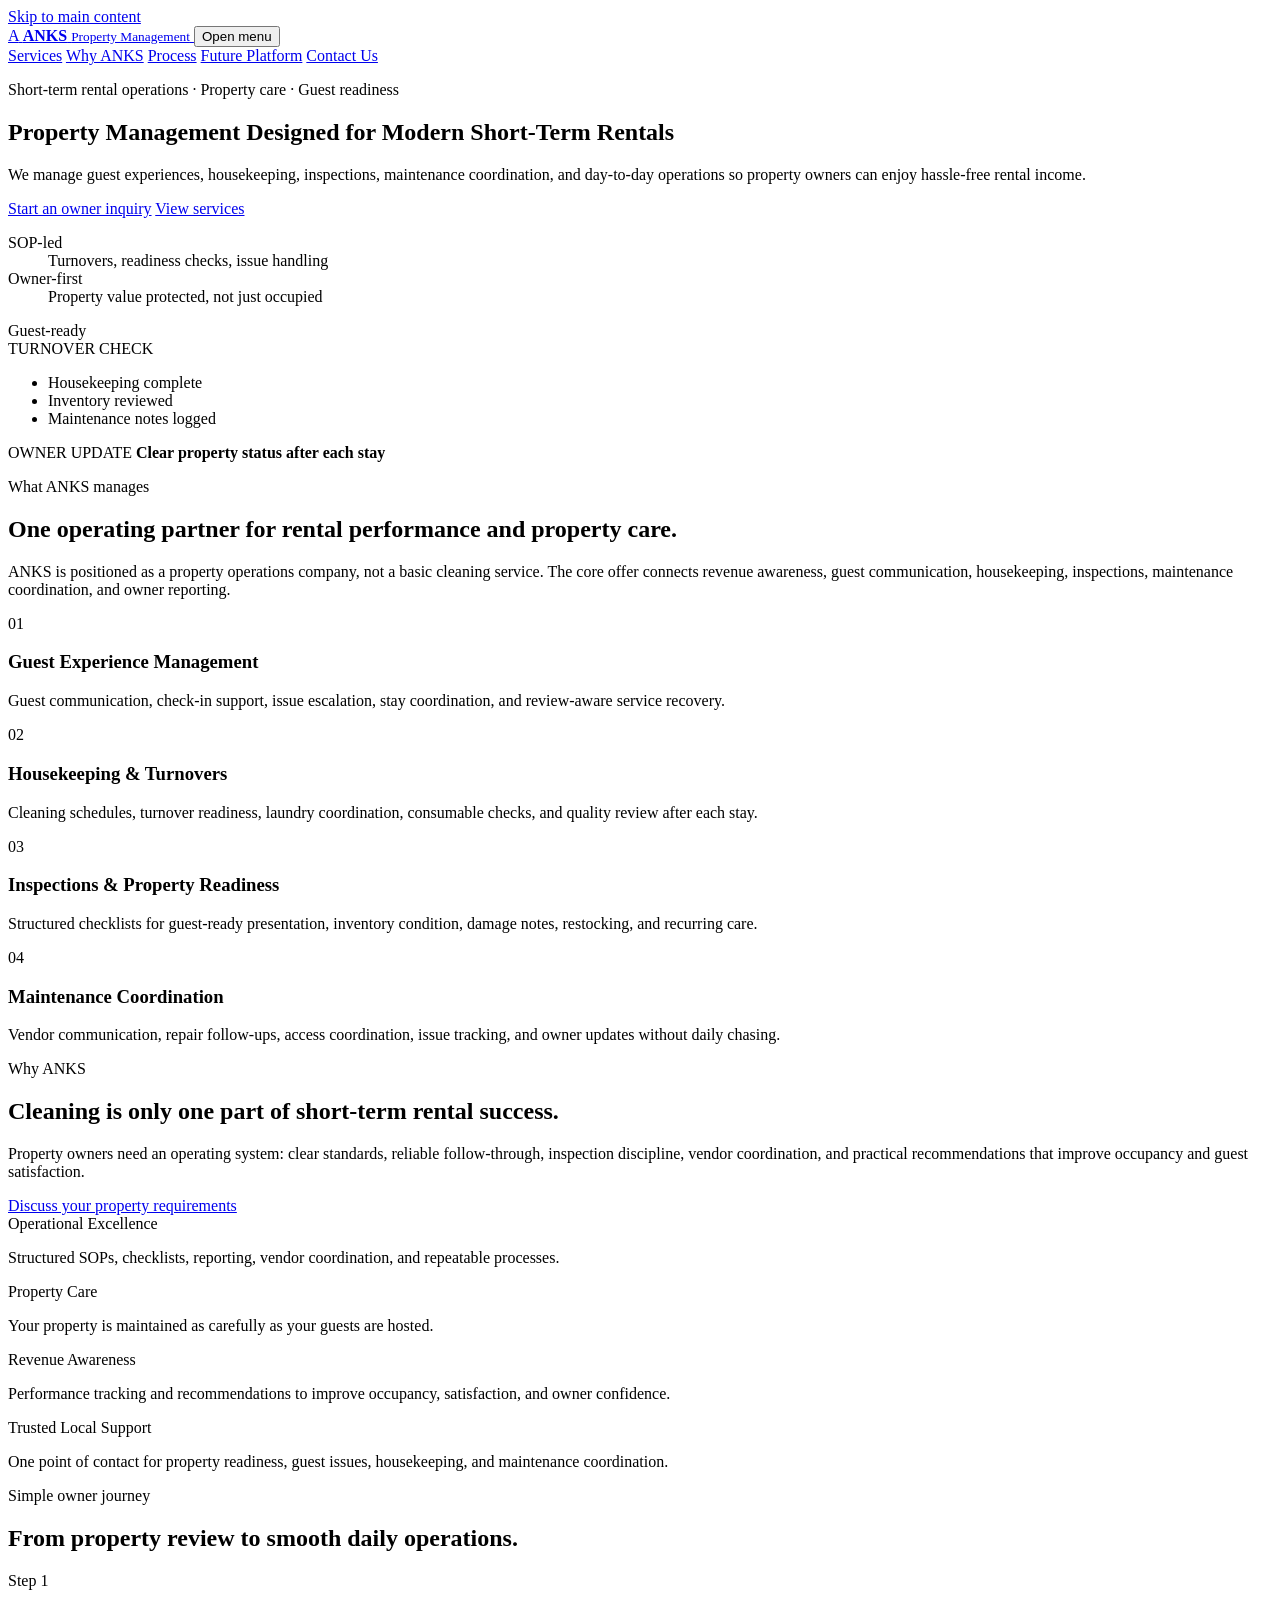
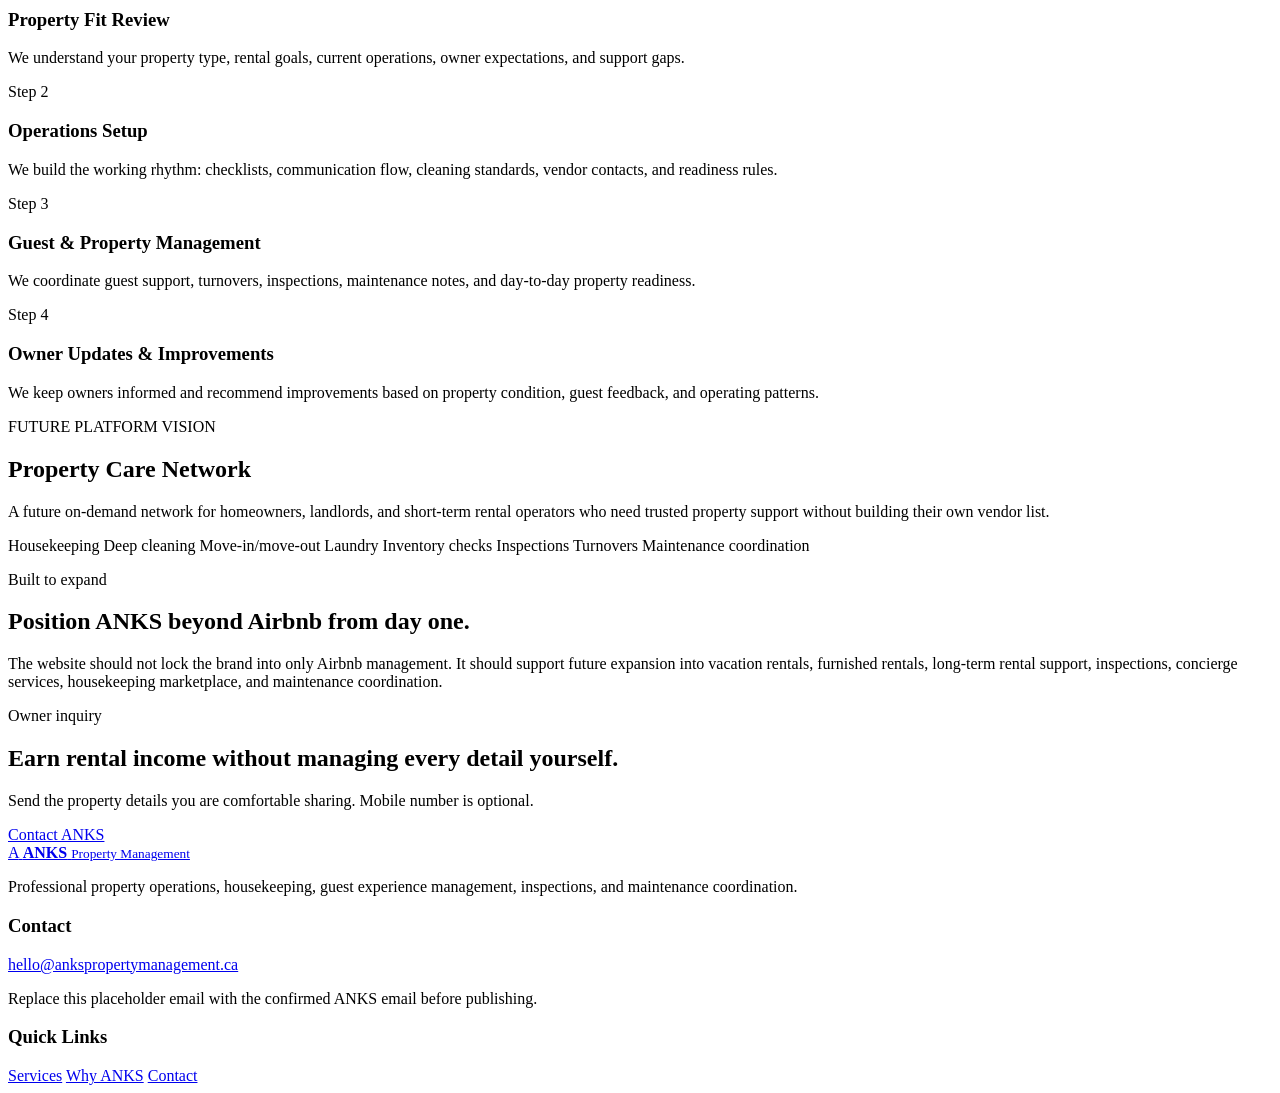
==== index.html @ 66d5b497 "Upload ANKS website" ====
<!doctype html>
<html lang="en">
<head>
  <meta charset="utf-8" />
  <meta name="viewport" content="width=device-width, initial-scale=1" />
  <title>ANKS Property Management | Short-Term Rental Operations & Property Care</title>
  <meta name="description" content="ANKS Property Management helps property owners maximize rental income while protecting property value through guest management, housekeeping, inspections, maintenance coordination, and short-term rental operations." />
  <meta name="theme-color" content="#A8DDD2" />
  <meta property="og:title" content="ANKS Property Management" />
  <meta property="og:description" content="Professional property operations, housekeeping, guest experience management, inspections, and maintenance coordination for modern short-term rentals." />
  <meta property="og:type" content="website" />
  <link rel="stylesheet" href="assets/styles.css" />
</head>
<body>
  <a class="skip-link" href="#main">Skip to main content</a>

  <header class="site-header" data-header>
    <div class="container nav-wrap">
      <a class="brand" href="index.html" aria-label="ANKS Property Management home">
        <span class="brand-mark">A</span>
        <span class="brand-text">
          <strong>ANKS</strong>
          <small>Property Management</small>
        </span>
      </a>

      <button class="nav-toggle" type="button" aria-expanded="false" aria-controls="site-nav" data-nav-toggle>
        <span class="sr-only">Open menu</span>
        <span></span><span></span><span></span>
      </button>

      <nav class="site-nav" id="site-nav" data-nav>
        <a href="#services">Services</a>
        <a href="#difference">Why ANKS</a>
        <a href="#process">Process</a>
        <a href="#network">Future Platform</a>
        <a class="nav-cta" href="contact.html">Contact Us</a>
      </nav>
    </div>
  </header>

  <main id="main">
    <section class="hero section-pad">
      <div class="container hero-grid">
        <div class="hero-copy">
          <p class="eyebrow">Short-term rental operations · Property care · Guest readiness</p>
          <h1>Property Management Designed for Modern Short-Term Rentals</h1>
          <p class="hero-subtitle">We manage guest experiences, housekeeping, inspections, maintenance coordination, and day-to-day operations so property owners can enjoy hassle-free rental income.</p>
          <div class="hero-actions">
            <a class="button primary" href="contact.html">Start an owner inquiry</a>
            <a class="button secondary" href="#services">View services</a>
          </div>
          <dl class="hero-stats" aria-label="ANKS operating strengths">
            <div>
              <dt>SOP-led</dt>
              <dd>Turnovers, readiness checks, issue handling</dd>
            </div>
            <div>
              <dt>Owner-first</dt>
              <dd>Property value protected, not just occupied</dd>
            </div>
          </dl>
        </div>

        <div class="hero-visual" aria-label="Property care operations visual">
          <div class="visual-card large-card">
            <div class="mini-window top-left"></div>
            <div class="mini-window top-right"></div>
            <div class="mini-window bottom-left"></div>
            <div class="mini-door"></div>
            <div class="status-pill">Guest-ready</div>
          </div>
          <div class="visual-card floating checklist-card">
            <span class="mono-label">TURNOVER CHECK</span>
            <ul>
              <li>Housekeeping complete</li>
              <li>Inventory reviewed</li>
              <li>Maintenance notes logged</li>
            </ul>
          </div>
          <div class="visual-card floating report-card">
            <span class="mono-label">OWNER UPDATE</span>
            <strong>Clear property status after each stay</strong>
          </div>
        </div>
      </div>
    </section>

    <section class="section-pad soft-block" id="services">
      <div class="container">
        <div class="section-intro narrow">
          <p class="eyebrow">What ANKS manages</p>
          <h2>One operating partner for rental performance and property care.</h2>
          <p>ANKS is positioned as a property operations company, not a basic cleaning service. The core offer connects revenue awareness, guest communication, housekeeping, inspections, maintenance coordination, and owner reporting.</p>
        </div>

        <div class="card-grid four">
          <article class="service-card mint">
            <span class="card-number">01</span>
            <h3>Guest Experience Management</h3>
            <p>Guest communication, check-in support, issue escalation, stay coordination, and review-aware service recovery.</p>
          </article>
          <article class="service-card lavender">
            <span class="card-number">02</span>
            <h3>Housekeeping & Turnovers</h3>
            <p>Cleaning schedules, turnover readiness, laundry coordination, consumable checks, and quality review after each stay.</p>
          </article>
          <article class="service-card peach">
            <span class="card-number">03</span>
            <h3>Inspections & Property Readiness</h3>
            <p>Structured checklists for guest-ready presentation, inventory condition, damage notes, restocking, and recurring care.</p>
          </article>
          <article class="service-card sky">
            <span class="card-number">04</span>
            <h3>Maintenance Coordination</h3>
            <p>Vendor communication, repair follow-ups, access coordination, issue tracking, and owner updates without daily chasing.</p>
          </article>
        </div>
      </div>
    </section>

    <section class="section-pad z-section" id="difference">
      <div class="container split-grid">
        <div class="text-panel">
          <p class="eyebrow">Why ANKS</p>
          <h2>Cleaning is only one part of short-term rental success.</h2>
          <p>Property owners need an operating system: clear standards, reliable follow-through, inspection discipline, vendor coordination, and practical recommendations that improve occupancy and guest satisfaction.</p>
          <a class="text-link" href="contact.html">Discuss your property requirements</a>
        </div>
        <div class="proof-list">
          <div class="proof-item">
            <span>Operational Excellence</span>
            <p>Structured SOPs, checklists, reporting, vendor coordination, and repeatable processes.</p>
          </div>
          <div class="proof-item">
            <span>Property Care</span>
            <p>Your property is maintained as carefully as your guests are hosted.</p>
          </div>
          <div class="proof-item">
            <span>Revenue Awareness</span>
            <p>Performance tracking and recommendations to improve occupancy, satisfaction, and owner confidence.</p>
          </div>
          <div class="proof-item">
            <span>Trusted Local Support</span>
            <p>One point of contact for property readiness, guest issues, housekeeping, and maintenance coordination.</p>
          </div>
        </div>
      </div>
    </section>

    <section class="section-pad" id="process">
      <div class="container">
        <div class="section-intro">
          <p class="eyebrow">Simple owner journey</p>
          <h2>From property review to smooth daily operations.</h2>
        </div>
        <div class="timeline-grid">
          <article>
            <span class="step">Step 1</span>
            <h3>Property Fit Review</h3>
            <p>We understand your property type, rental goals, current operations, owner expectations, and support gaps.</p>
          </article>
          <article>
            <span class="step">Step 2</span>
            <h3>Operations Setup</h3>
            <p>We build the working rhythm: checklists, communication flow, cleaning standards, vendor contacts, and readiness rules.</p>
          </article>
          <article>
            <span class="step">Step 3</span>
            <h3>Guest & Property Management</h3>
            <p>We coordinate guest support, turnovers, inspections, maintenance notes, and day-to-day property readiness.</p>
          </article>
          <article>
            <span class="step">Step 4</span>
            <h3>Owner Updates & Improvements</h3>
            <p>We keep owners informed and recommend improvements based on property condition, guest feedback, and operating patterns.</p>
          </article>
        </div>
      </div>
    </section>

    <section class="section-pad soft-block" id="network">
      <div class="container split-grid reverse">
        <div class="network-card">
          <p class="mono-label">FUTURE PLATFORM VISION</p>
          <h2>Property Care Network</h2>
          <p>A future on-demand network for homeowners, landlords, and short-term rental operators who need trusted property support without building their own vendor list.</p>
          <div class="tag-cloud" aria-label="Property Care Network services">
            <span>Housekeeping</span>
            <span>Deep cleaning</span>
            <span>Move-in/move-out</span>
            <span>Laundry</span>
            <span>Inventory checks</span>
            <span>Inspections</span>
            <span>Turnovers</span>
            <span>Maintenance coordination</span>
          </div>
        </div>
        <div class="text-panel">
          <p class="eyebrow">Built to expand</p>
          <h2>Position ANKS beyond Airbnb from day one.</h2>
          <p>The website should not lock the brand into only Airbnb management. It should support future expansion into vacation rentals, furnished rentals, long-term rental support, inspections, concierge services, housekeeping marketplace, and maintenance coordination.</p>
        </div>
      </div>
    </section>

    <section class="section-pad cta-section">
      <div class="container cta-box">
        <div>
          <p class="eyebrow">Owner inquiry</p>
          <h2>Earn rental income without managing every detail yourself.</h2>
          <p>Send the property details you are comfortable sharing. Mobile number is optional.</p>
        </div>
        <a class="button primary" href="contact.html">Contact ANKS</a>
      </div>
    </section>
  </main>

  <footer class="site-footer">
    <div class="container footer-grid">
      <div>
        <a class="brand footer-brand" href="index.html" aria-label="ANKS Property Management home">
          <span class="brand-mark">A</span>
          <span class="brand-text">
            <strong>ANKS</strong>
            <small>Property Management</small>
          </span>
        </a>
        <p>Professional property operations, housekeeping, guest experience management, inspections, and maintenance coordination.</p>
      </div>
      <div>
        <h3>Contact</h3>
        <p><a href="mailto:hello@ankspropertymanagement.ca">hello@ankspropertymanagement.ca</a></p>
        <p class="footer-note">Replace this placeholder email with the confirmed ANKS email before publishing.</p>
      </div>
      <div>
        <h3>Quick Links</h3>
        <a href="#services">Services</a>
        <a href="#difference">Why ANKS</a>
        <a href="contact.html">Contact</a>
      </div>
    </div>
  </footer>

  <script src="assets/script.js"></script>
</body>
</html>
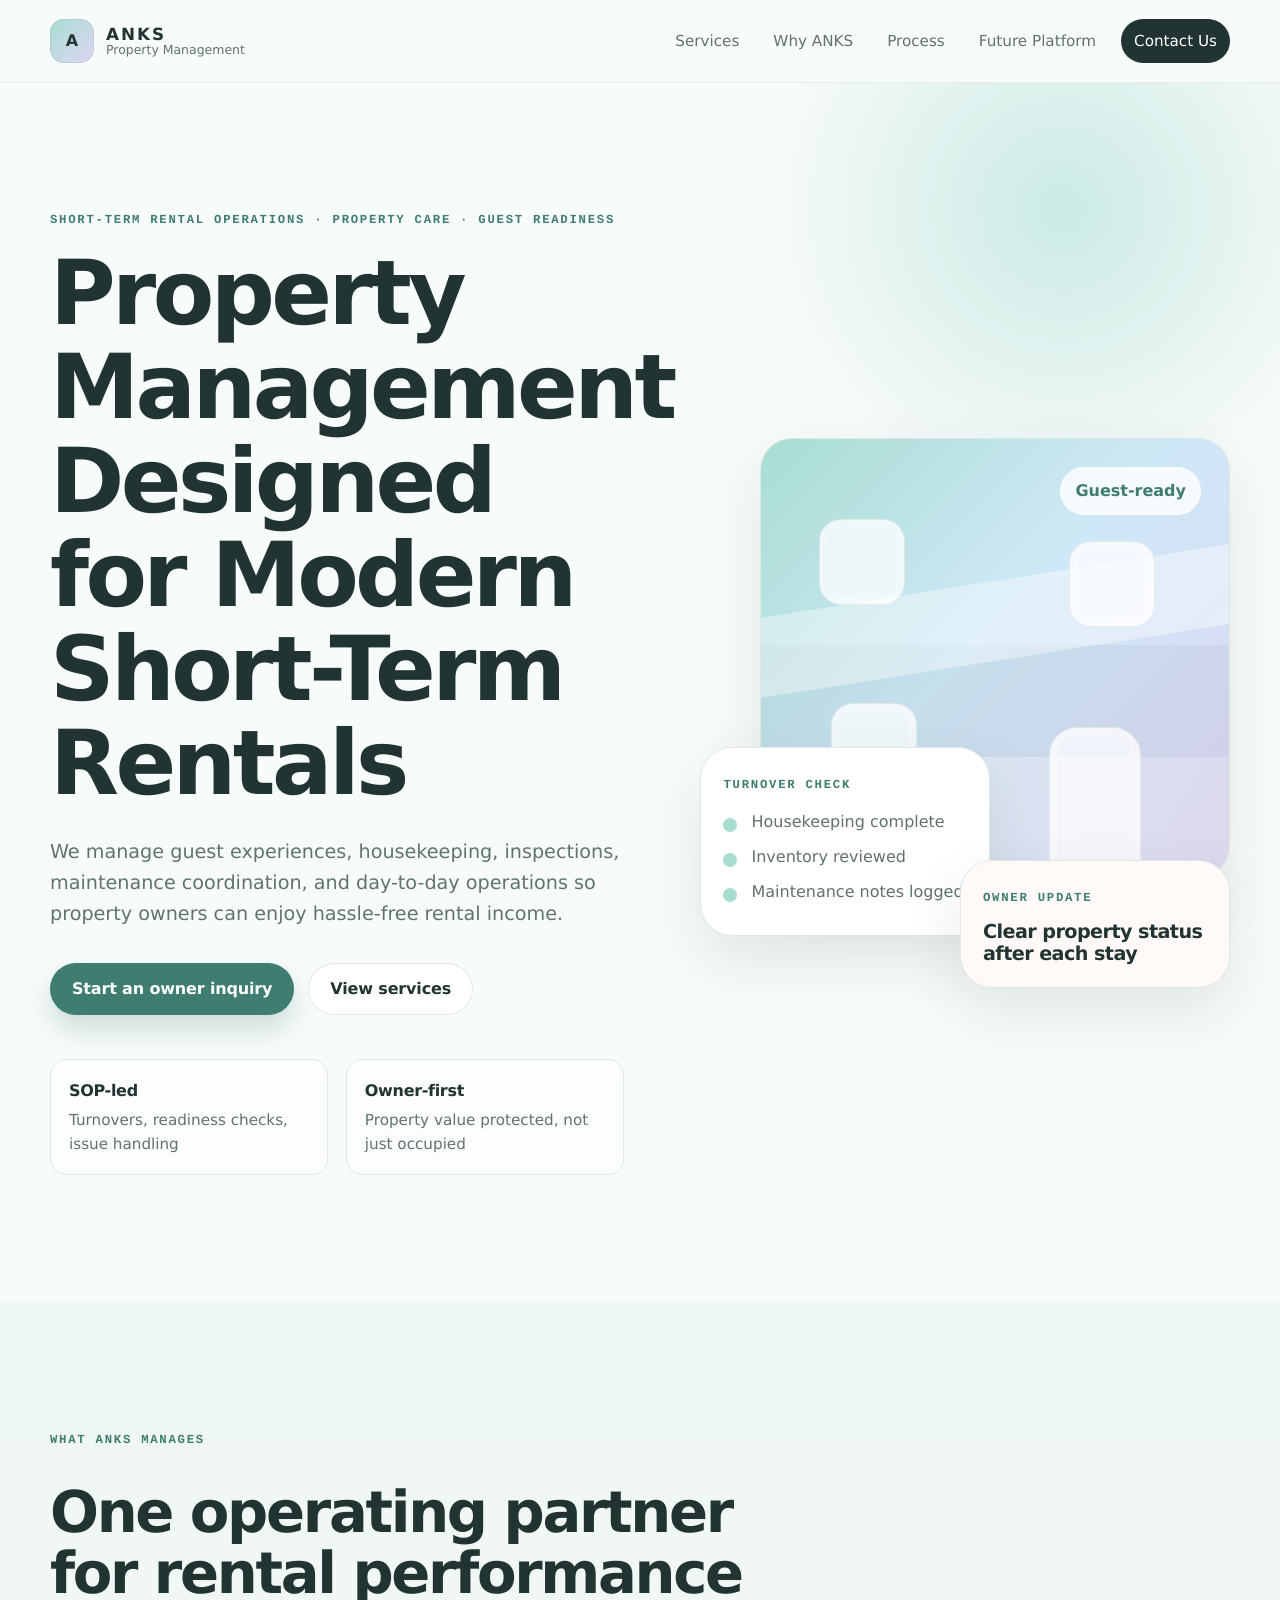
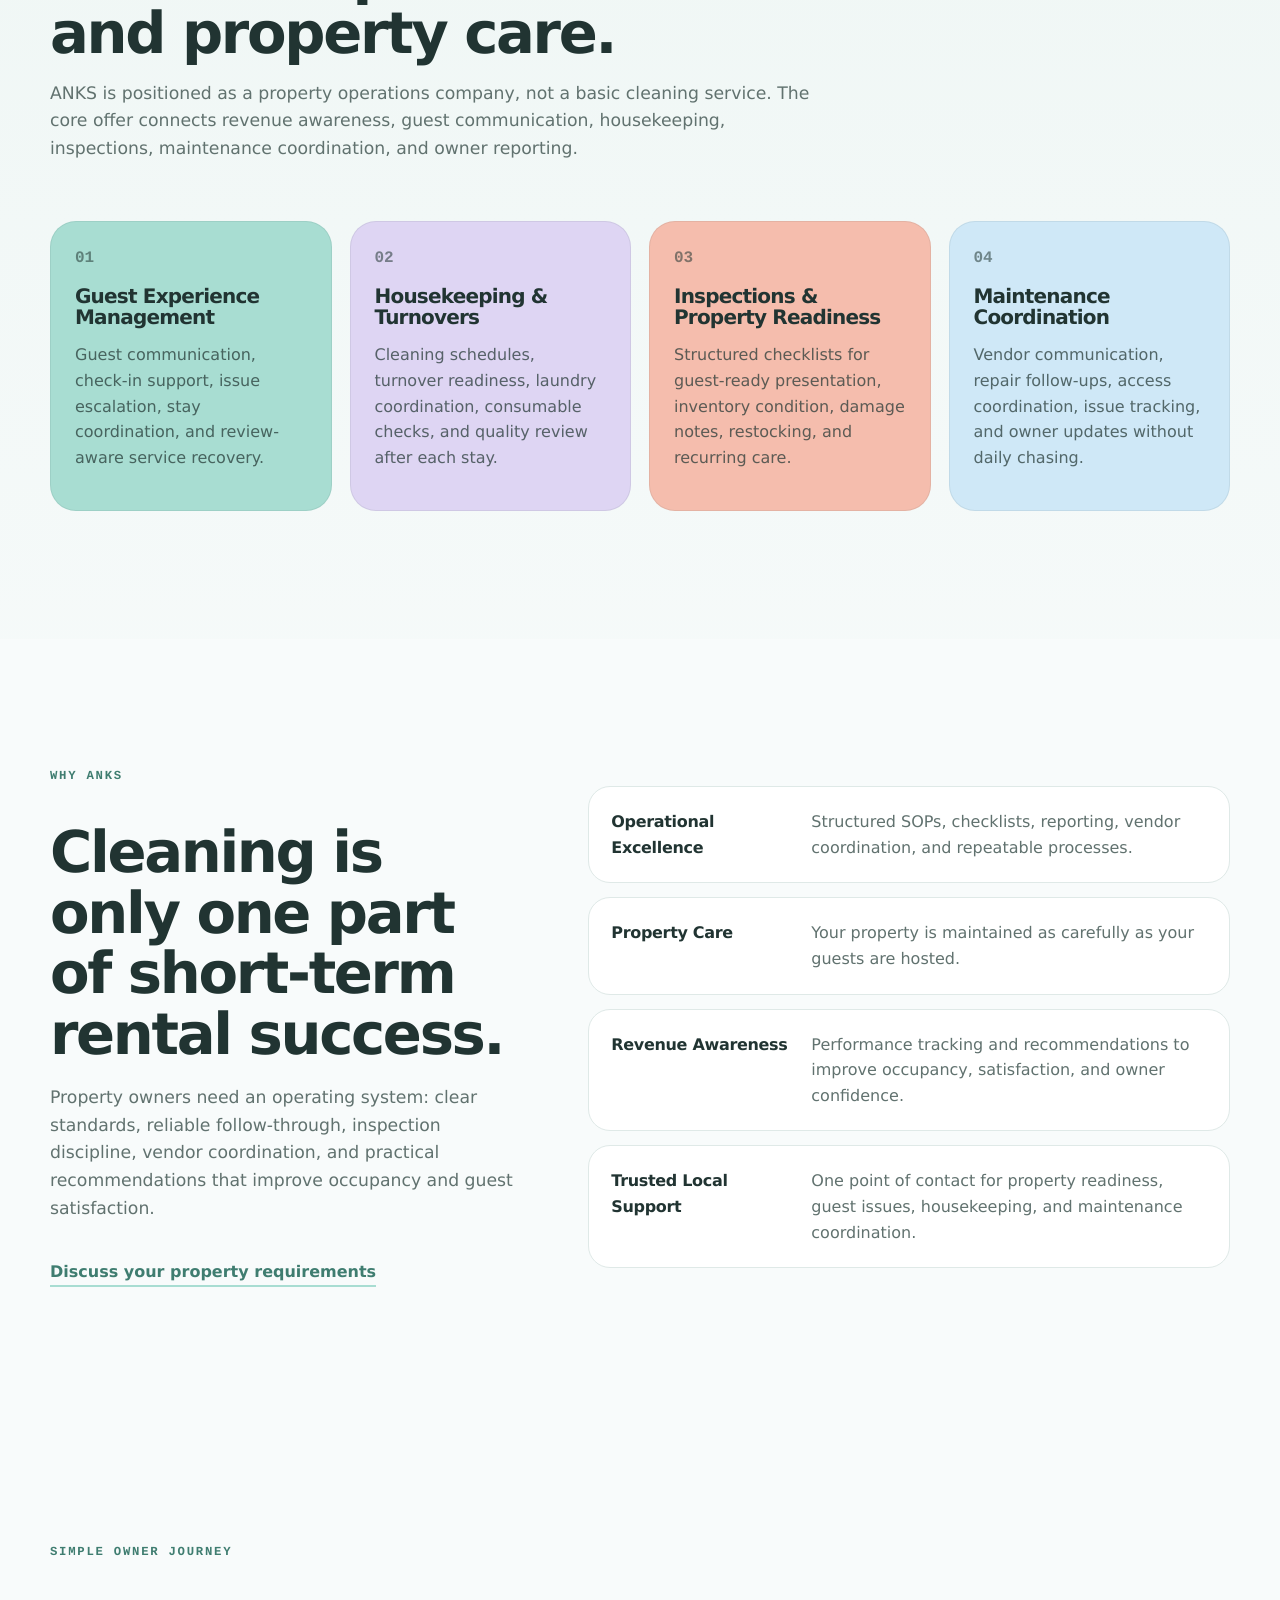
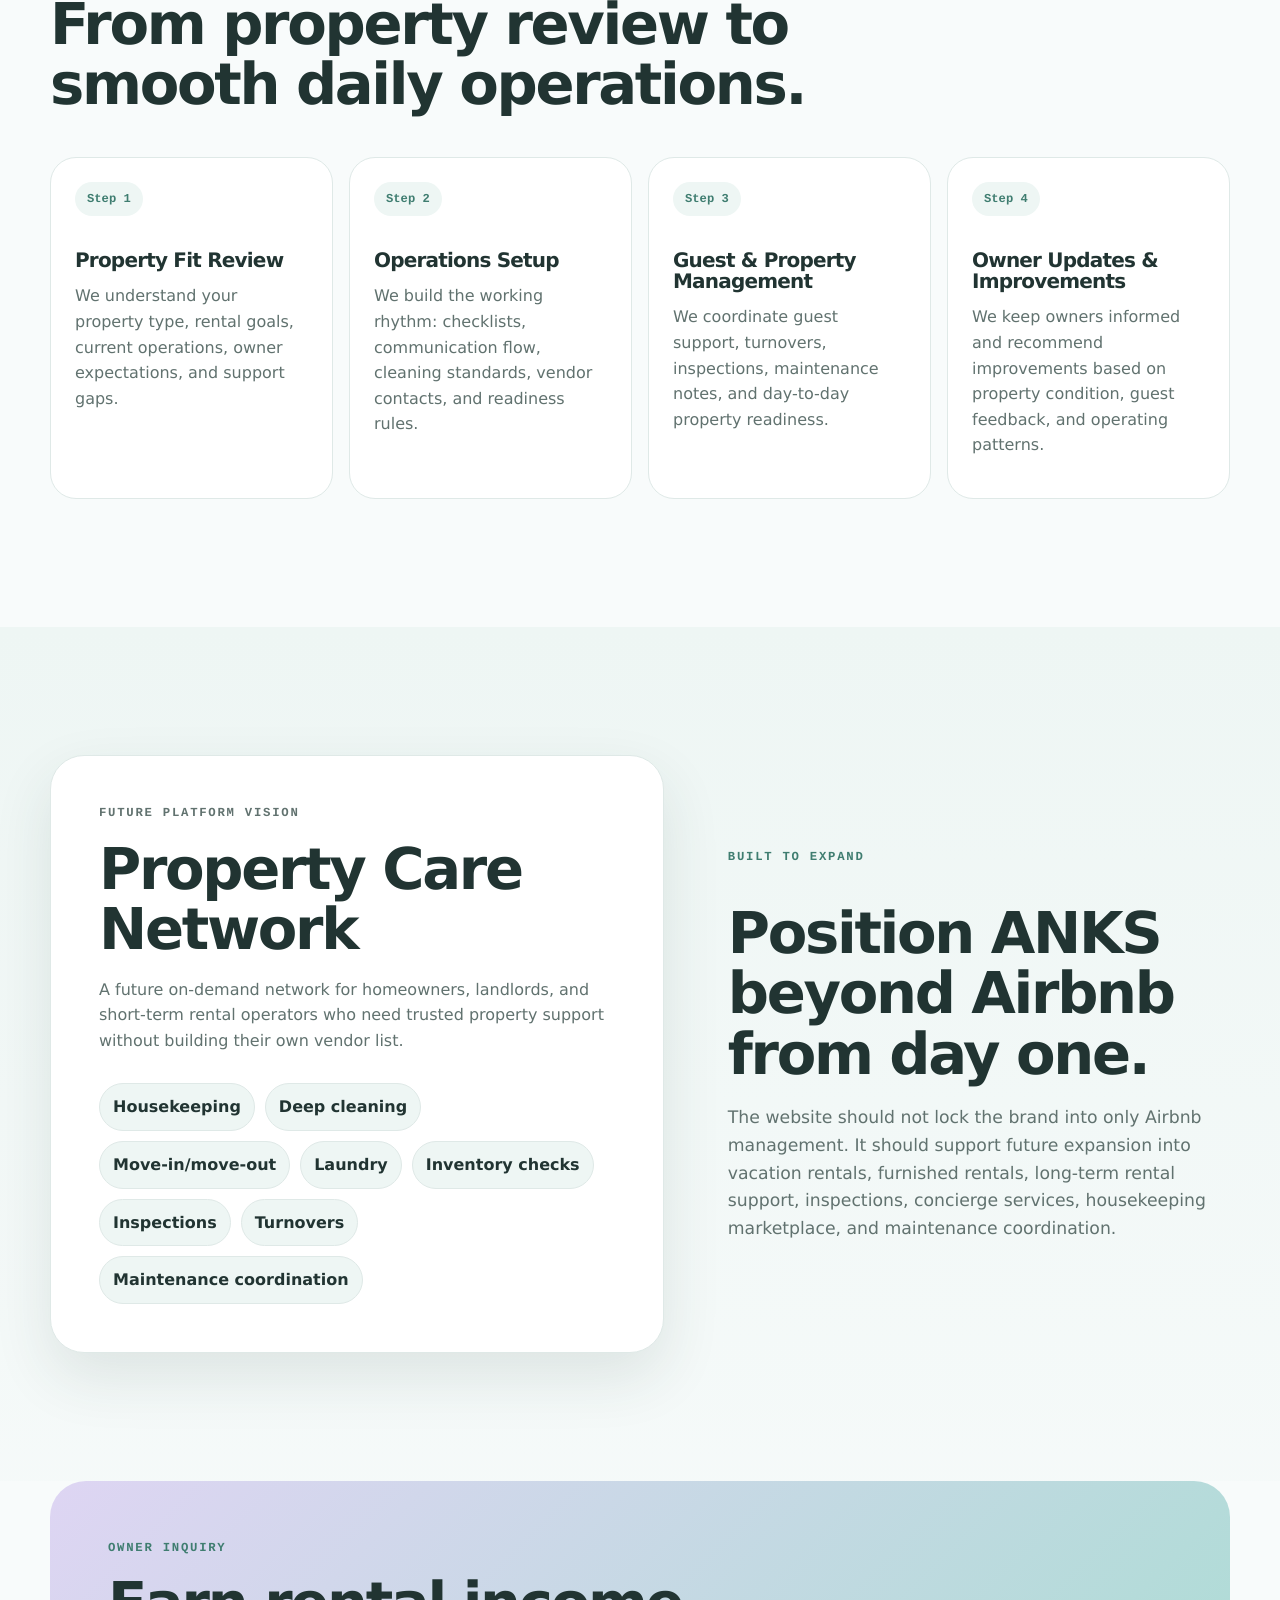
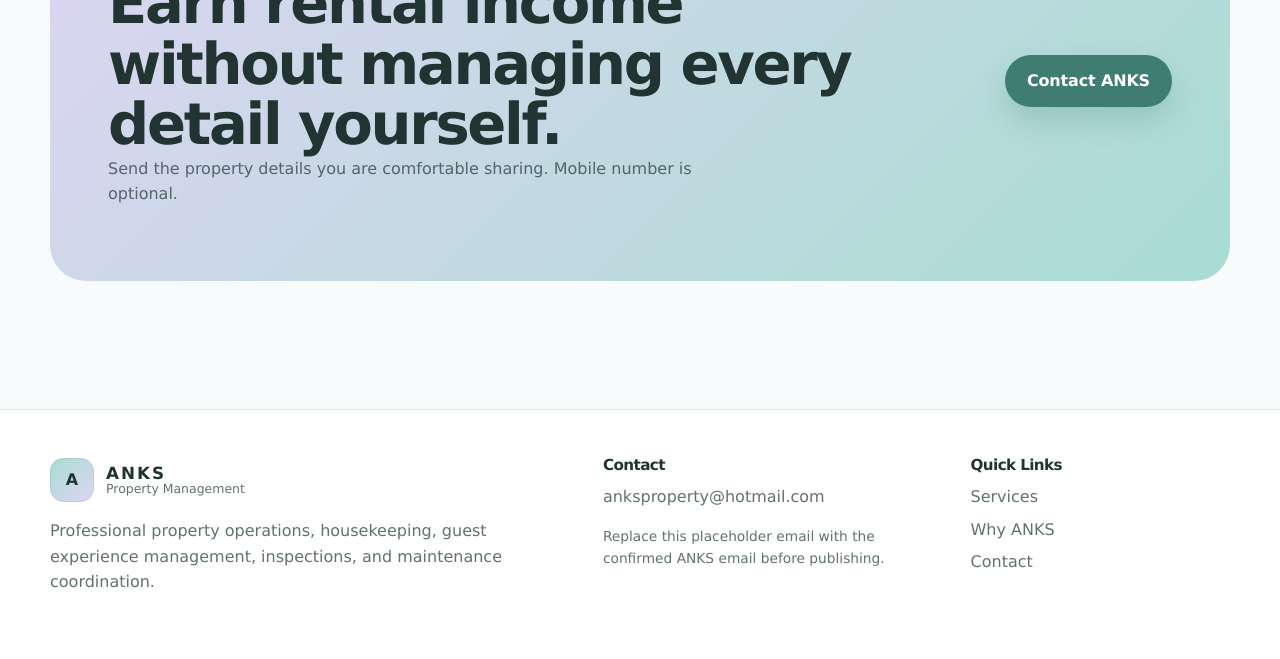
==== commit 36342b11: "Update ibusiness email" ====
--- a/index.html
+++ b/index.html
@@ -230,7 +230,7 @@
       </div>
       <div>
         <h3>Contact</h3>
-        <p><a href="mailto:hello@ankspropertymanagement.ca">hello@ankspropertymanagement.ca</a></p>
+        <p><a href="mailto:anksproperty@hotmail.com">anksproperty@hotmail.com</a></p>
         <p class="footer-note">Replace this placeholder email with the confirmed ANKS email before publishing.</p>
       </div>
       <div>
--- a/assets/styles.css
+++ b/assets/styles.css
@@ -0,0 +1,793 @@
+:root {
+  --bg: #f8fbfb;
+  --paper: #ffffff;
+  --ink: #213432;
+  --muted: #61726f;
+  --line: #dfe9e7;
+  --mint: #a8ddd2;
+  --mint-strong: #3f7d70;
+  --lavender: #ded5f3;
+  --peach: #f5bdad;
+  --sky: #cfe8f7;
+  --soft: #eef6f4;
+  --sage: #dcece6;
+  --shadow: 0 24px 60px rgba(39, 62, 58, 0.11);
+  --radius: 26px;
+  --radius-sm: 16px;
+  --max: 1180px;
+  --font: Inter, ui-sans-serif, system-ui, -apple-system, BlinkMacSystemFont, "Segoe UI", sans-serif;
+  --mono: "SFMono-Regular", Consolas, "Liberation Mono", monospace;
+}
+
+* { box-sizing: border-box; }
+
+html {
+  scroll-behavior: smooth;
+}
+
+body {
+  margin: 0;
+  font-family: var(--font);
+  background: var(--bg);
+  color: var(--ink);
+  line-height: 1.6;
+  text-rendering: geometricPrecision;
+}
+
+img, svg { max-width: 100%; display: block; }
+
+a { color: inherit; text-decoration: none; }
+
+p { margin: 0 0 1rem; }
+
+h1, h2, h3 { margin: 0; line-height: 1.05; letter-spacing: -0.04em; }
+
+h1 { font-size: clamp(3rem, 7vw, 6.25rem); max-width: 11ch; }
+h2 { font-size: clamp(2.25rem, 4.5vw, 4.6rem); }
+h3 { font-size: 1.25rem; }
+
+.container {
+  width: min(calc(100% - 40px), var(--max));
+  margin-inline: auto;
+}
+
+.section-pad {
+  padding: clamp(70px, 10vw, 130px) 0;
+}
+
+.skip-link {
+  position: fixed;
+  top: 12px;
+  left: 12px;
+  background: var(--ink);
+  color: #fff;
+  padding: 10px 14px;
+  border-radius: 999px;
+  z-index: 1000;
+  transform: translateY(-140%);
+}
+
+.skip-link:focus { transform: translateY(0); }
+
+.site-header {
+  position: sticky;
+  top: 0;
+  z-index: 900;
+  background: rgba(248, 251, 251, 0.82);
+  border-bottom: 1px solid rgba(223, 233, 231, 0.8);
+  backdrop-filter: blur(18px);
+}
+
+.nav-wrap {
+  display: flex;
+  align-items: center;
+  justify-content: space-between;
+  min-height: 82px;
+  gap: 24px;
+}
+
+.brand {
+  display: inline-flex;
+  align-items: center;
+  gap: 12px;
+  min-width: fit-content;
+}
+
+.brand-mark {
+  display: grid;
+  place-items: center;
+  width: 44px;
+  height: 44px;
+  border-radius: 14px;
+  background: linear-gradient(135deg, var(--mint), var(--lavender));
+  color: var(--ink);
+  font-weight: 900;
+  box-shadow: inset 0 0 0 1px rgba(33, 52, 50, 0.08);
+}
+
+.brand-text {
+  display: grid;
+  line-height: 1.05;
+}
+
+.brand-text strong { font-size: 1.05rem; letter-spacing: 0.12em; }
+.brand-text small { color: var(--muted); font-size: 0.78rem; }
+
+.site-nav {
+  display: flex;
+  align-items: center;
+  gap: 8px;
+  color: var(--muted);
+  font-size: 0.95rem;
+}
+
+.site-nav a {
+  padding: 10px 13px;
+  border-radius: 999px;
+}
+
+.site-nav a:hover,
+.site-nav a:focus-visible {
+  background: var(--soft);
+  color: var(--ink);
+}
+
+.nav-cta {
+  background: var(--ink) !important;
+  color: white !important;
+  margin-left: 4px;
+}
+
+.nav-toggle {
+  display: none;
+  border: 0;
+  background: var(--paper);
+  width: 46px;
+  height: 46px;
+  border-radius: 14px;
+  box-shadow: inset 0 0 0 1px var(--line);
+}
+
+.nav-toggle span:not(.sr-only) {
+  display: block;
+  width: 20px;
+  height: 2px;
+  background: var(--ink);
+  margin: 4px auto;
+}
+
+.sr-only {
+  position: absolute;
+  width: 1px;
+  height: 1px;
+  padding: 0;
+  margin: -1px;
+  overflow: hidden;
+  clip: rect(0, 0, 0, 0);
+  white-space: nowrap;
+  border: 0;
+}
+
+.hero {
+  position: relative;
+  overflow: hidden;
+}
+
+.hero::before {
+  content: "";
+  position: absolute;
+  inset: -18% -10% auto auto;
+  width: 54vw;
+  height: 54vw;
+  background: radial-gradient(circle, rgba(168, 221, 210, 0.56), transparent 62%);
+  pointer-events: none;
+}
+
+.hero-grid {
+  display: grid;
+  grid-template-columns: minmax(0, 1.04fr) minmax(360px, 0.96fr);
+  gap: clamp(36px, 6vw, 80px);
+  align-items: center;
+  position: relative;
+}
+
+.eyebrow,
+.mono-label {
+  font-family: var(--mono);
+  text-transform: uppercase;
+  letter-spacing: 0.14em;
+  font-size: 0.77rem;
+  color: var(--mint-strong);
+  font-weight: 700;
+}
+
+.hero-subtitle {
+  margin-top: 26px;
+  max-width: 640px;
+  font-size: clamp(1.08rem, 1.5vw, 1.35rem);
+  color: var(--muted);
+}
+
+.hero-actions {
+  display: flex;
+  flex-wrap: wrap;
+  gap: 14px;
+  margin-top: 34px;
+}
+
+.button {
+  display: inline-flex;
+  align-items: center;
+  justify-content: center;
+  min-height: 52px;
+  padding: 0 22px;
+  border-radius: 999px;
+  font-weight: 800;
+  letter-spacing: -0.01em;
+  transition: transform 180ms ease, box-shadow 180ms ease, background 180ms ease;
+}
+
+.button:hover {
+  transform: translateY(-2px);
+}
+
+.primary {
+  background: var(--mint-strong);
+  color: white;
+  box-shadow: 0 14px 28px rgba(63, 125, 112, 0.24);
+}
+
+.secondary {
+  background: var(--paper);
+  box-shadow: inset 0 0 0 1px var(--line);
+  color: var(--ink);
+}
+
+.hero-stats {
+  display: grid;
+  grid-template-columns: repeat(2, minmax(0, 1fr));
+  gap: 18px;
+  margin: 44px 0 0;
+  max-width: 620px;
+}
+
+.hero-stats div {
+  background: rgba(255, 255, 255, 0.68);
+  border: 1px solid var(--line);
+  border-radius: var(--radius-sm);
+  padding: 18px;
+}
+
+.hero-stats dt {
+  font-weight: 900;
+  letter-spacing: -0.02em;
+}
+
+.hero-stats dd {
+  margin: 4px 0 0;
+  color: var(--muted);
+  font-size: 0.95rem;
+}
+
+.hero-visual {
+  position: relative;
+  min-height: 590px;
+}
+
+.visual-card {
+  background: var(--paper);
+  border: 1px solid rgba(223, 233, 231, 0.96);
+  border-radius: 32px;
+  box-shadow: var(--shadow);
+}
+
+.large-card {
+  position: absolute;
+  inset: 40px 0 auto 60px;
+  height: 440px;
+  background:
+    linear-gradient(180deg, transparent 0 47%, rgba(33, 52, 50, 0.05) 47% 100%),
+    linear-gradient(135deg, var(--mint), var(--sky) 46%, var(--lavender));
+  overflow: hidden;
+}
+
+.large-card::before {
+  content: "";
+  position: absolute;
+  left: 0;
+  right: 0;
+  top: 142px;
+  height: 80px;
+  background: rgba(255,255,255,0.38);
+  transform: skewY(-9deg);
+}
+
+.large-card::after {
+  content: "";
+  position: absolute;
+  bottom: 0;
+  left: 0;
+  width: 100%;
+  height: 120px;
+  background: linear-gradient(90deg, rgba(255,255,255,0.42), rgba(255,255,255,0.2));
+}
+
+.mini-window,
+.mini-door {
+  position: absolute;
+  background: rgba(255, 255, 255, 0.72);
+  border: 1px solid rgba(33, 52, 50, 0.07);
+  box-shadow: inset 0 0 0 8px rgba(255,255,255,0.2);
+}
+
+.mini-window {
+  width: 86px;
+  height: 86px;
+  border-radius: 22px;
+}
+
+.top-left { left: 58px; top: 80px; }
+.top-right { right: 74px; top: 102px; }
+.bottom-left { left: 70px; bottom: 88px; }
+.mini-door { right: 88px; bottom: 0; width: 92px; height: 150px; border-radius: 28px 28px 0 0; }
+
+.status-pill {
+  position: absolute;
+  right: 28px;
+  top: 28px;
+  background: rgba(255,255,255,0.8);
+  border: 1px solid rgba(255,255,255,0.8);
+  border-radius: 999px;
+  padding: 10px 14px;
+  font-weight: 900;
+  color: var(--mint-strong);
+}
+
+.floating {
+  position: absolute;
+  padding: 22px;
+}
+
+.checklist-card {
+  left: 0;
+  bottom: 52px;
+  width: min(290px, 70%);
+}
+
+.checklist-card ul {
+  margin: 14px 0 0;
+  padding: 0;
+  list-style: none;
+}
+
+.checklist-card li {
+  position: relative;
+  padding-left: 28px;
+  margin: 9px 0;
+  color: var(--muted);
+}
+
+.checklist-card li::before {
+  content: "";
+  position: absolute;
+  left: 0;
+  top: 9px;
+  width: 14px;
+  height: 14px;
+  border-radius: 50%;
+  background: var(--mint);
+}
+
+.report-card {
+  right: 0;
+  bottom: 0;
+  width: min(270px, 66%);
+  background: #fffaf8;
+}
+
+.report-card strong {
+  display: block;
+  margin-top: 12px;
+  font-size: 1.2rem;
+  line-height: 1.15;
+  letter-spacing: -0.03em;
+}
+
+.soft-block {
+  background: linear-gradient(180deg, var(--soft), rgba(238, 246, 244, 0.28));
+}
+
+.section-intro {
+  display: grid;
+  gap: 16px;
+  margin-bottom: 42px;
+  max-width: 850px;
+}
+
+.section-intro.narrow {
+  max-width: 780px;
+}
+
+.section-intro p:not(.eyebrow) {
+  color: var(--muted);
+  font-size: 1.08rem;
+}
+
+.card-grid {
+  display: grid;
+  gap: 18px;
+}
+
+.card-grid.four {
+  grid-template-columns: repeat(4, minmax(0, 1fr));
+}
+
+.service-card {
+  min-height: 290px;
+  padding: 24px;
+  border-radius: var(--radius);
+  border: 1px solid rgba(33, 52, 50, 0.08);
+  display: flex;
+  flex-direction: column;
+  justify-content: space-between;
+  transition: transform 180ms ease, box-shadow 180ms ease;
+}
+
+.service-card:hover {
+  transform: translateY(-5px);
+  box-shadow: var(--shadow);
+}
+
+.service-card p {
+  color: rgba(33, 52, 50, 0.72);
+}
+
+.card-number {
+  font-family: var(--mono);
+  font-weight: 800;
+  color: rgba(33, 52, 50, 0.55);
+}
+
+.mint { background: var(--mint); }
+.lavender { background: var(--lavender); }
+.peach { background: var(--peach); }
+.sky { background: var(--sky); }
+
+.split-grid {
+  display: grid;
+  grid-template-columns: 0.85fr 1.15fr;
+  gap: clamp(28px, 5vw, 72px);
+  align-items: center;
+}
+
+.split-grid.reverse {
+  grid-template-columns: 1.1fr 0.9fr;
+}
+
+.text-panel {
+  display: grid;
+  gap: 20px;
+}
+
+.text-panel p:not(.eyebrow) {
+  color: var(--muted);
+  font-size: 1.08rem;
+}
+
+.text-link {
+  width: fit-content;
+  font-weight: 900;
+  color: var(--mint-strong);
+  border-bottom: 2px solid var(--mint);
+}
+
+.proof-list {
+  display: grid;
+  gap: 14px;
+}
+
+.proof-item {
+  display: grid;
+  grid-template-columns: 0.46fr 1fr;
+  gap: 18px;
+  padding: 22px;
+  background: var(--paper);
+  border: 1px solid var(--line);
+  border-radius: 22px;
+}
+
+.proof-item span {
+  font-weight: 900;
+  letter-spacing: -0.02em;
+}
+
+.proof-item p {
+  color: var(--muted);
+  margin: 0;
+}
+
+.timeline-grid {
+  display: grid;
+  grid-template-columns: repeat(4, minmax(0, 1fr));
+  gap: 16px;
+  counter-reset: steps;
+}
+
+.timeline-grid article {
+  background: var(--paper);
+  border: 1px solid var(--line);
+  border-radius: var(--radius);
+  padding: 24px;
+  min-height: 250px;
+}
+
+.step {
+  display: inline-flex;
+  align-items: center;
+  justify-content: center;
+  height: 34px;
+  padding: 0 12px;
+  border-radius: 999px;
+  background: var(--soft);
+  color: var(--mint-strong);
+  font-family: var(--mono);
+  font-size: 0.76rem;
+  font-weight: 800;
+  margin-bottom: 34px;
+}
+
+.timeline-grid h3 { margin-bottom: 12px; }
+.timeline-grid p { color: var(--muted); }
+
+.network-card {
+  background: var(--paper);
+  border: 1px solid var(--line);
+  box-shadow: var(--shadow);
+  border-radius: 34px;
+  padding: clamp(28px, 4vw, 48px);
+}
+
+.network-card h2 { margin: 12px 0 16px; }
+.network-card p { color: var(--muted); }
+
+.tag-cloud {
+  display: flex;
+  flex-wrap: wrap;
+  gap: 10px;
+  margin-top: 30px;
+}
+
+.tag-cloud span {
+  display: inline-flex;
+  padding: 10px 13px;
+  border-radius: 999px;
+  background: var(--soft);
+  border: 1px solid var(--line);
+  font-weight: 800;
+  color: var(--ink);
+}
+
+.cta-section {
+  padding-top: 0;
+}
+
+.cta-box {
+  display: flex;
+  align-items: center;
+  justify-content: space-between;
+  gap: 28px;
+  background: linear-gradient(135deg, var(--lavender), var(--mint));
+  border-radius: 36px;
+  padding: clamp(32px, 5vw, 58px);
+}
+
+.cta-box h2 { max-width: 780px; }
+.cta-box p:not(.eyebrow) { max-width: 620px; color: rgba(33, 52, 50, 0.7); }
+
+.site-footer {
+  border-top: 1px solid var(--line);
+  padding: 48px 0;
+  background: var(--paper);
+}
+
+.footer-grid {
+  display: grid;
+  grid-template-columns: 1.4fr 0.9fr 0.7fr;
+  gap: 34px;
+}
+
+.footer-grid p { color: var(--muted); max-width: 470px; }
+.footer-grid h3 { font-size: 0.95rem; margin-bottom: 10px; }
+.footer-grid a:not(.brand) { display: block; color: var(--muted); margin: 7px 0; }
+.footer-grid a:hover { color: var(--mint-strong); }
+.footer-brand { margin-bottom: 16px; }
+.footer-note { font-size: 0.86rem; }
+
+.contact-hero {
+  min-height: calc(100vh - 82px);
+  display: grid;
+  align-items: center;
+}
+
+.contact-grid {
+  display: grid;
+  grid-template-columns: 0.85fr 1.15fr;
+  gap: clamp(34px, 6vw, 80px);
+  align-items: start;
+}
+
+.contact-copy {
+  position: sticky;
+  top: 120px;
+}
+
+.contact-copy h1 {
+  max-width: 10ch;
+  margin-bottom: 24px;
+}
+
+.contact-copy p:not(.eyebrow) {
+  color: var(--muted);
+  font-size: 1.08rem;
+}
+
+.contact-email-box {
+  margin-top: 32px;
+  background: var(--paper);
+  border: 1px solid var(--line);
+  border-radius: 22px;
+  padding: 22px;
+}
+
+.contact-email-box a {
+  display: block;
+  margin-top: 8px;
+  font-weight: 900;
+  word-break: break-word;
+}
+
+.contact-form {
+  background: var(--paper);
+  border: 1px solid var(--line);
+  border-radius: 34px;
+  padding: clamp(24px, 4vw, 42px);
+  box-shadow: var(--shadow);
+}
+
+.form-row {
+  display: grid;
+  gap: 8px;
+  margin-bottom: 18px;
+}
+
+.form-row.two-col {
+  grid-template-columns: 1fr 1fr;
+  gap: 16px;
+}
+
+label {
+  font-weight: 900;
+  font-size: 0.93rem;
+}
+
+label span {
+  color: var(--muted);
+  font-weight: 600;
+}
+
+input,
+select,
+textarea {
+  width: 100%;
+  min-height: 52px;
+  border: 1px solid var(--line);
+  border-radius: 16px;
+  background: var(--bg);
+  color: var(--ink);
+  padding: 13px 14px;
+  font: inherit;
+  outline: none;
+}
+
+textarea { resize: vertical; }
+
+input:focus,
+select:focus,
+textarea:focus {
+  border-color: var(--mint-strong);
+  box-shadow: 0 0 0 4px rgba(168, 221, 210, 0.38);
+}
+
+.form-button {
+  width: 100%;
+  border: 0;
+  cursor: pointer;
+  font: inherit;
+}
+
+.form-note {
+  margin: 14px 0 0;
+  color: var(--muted);
+  font-size: 0.9rem;
+}
+
+.honeypot { display: none; }
+
+@media (max-width: 980px) {
+  h1 { max-width: 13ch; }
+  .hero-grid,
+  .split-grid,
+  .split-grid.reverse,
+  .contact-grid {
+    grid-template-columns: 1fr;
+  }
+  .hero-visual { min-height: 520px; }
+  .large-card { left: 40px; }
+  .card-grid.four,
+  .timeline-grid {
+    grid-template-columns: repeat(2, minmax(0, 1fr));
+  }
+  .contact-copy { position: static; }
+  .footer-grid { grid-template-columns: 1fr 1fr; }
+}
+
+@media (max-width: 760px) {
+  .nav-toggle { display: block; }
+  .site-nav {
+    position: absolute;
+    top: 82px;
+    left: 20px;
+    right: 20px;
+    display: none;
+    flex-direction: column;
+    align-items: stretch;
+    background: var(--paper);
+    border: 1px solid var(--line);
+    border-radius: 22px;
+    padding: 12px;
+    box-shadow: var(--shadow);
+  }
+  .site-nav.is-open { display: flex; }
+  .site-nav a { padding: 13px 14px; }
+  .nav-cta { margin-left: 0; text-align: center; }
+  .hero-stats,
+  .card-grid.four,
+  .timeline-grid,
+  .footer-grid,
+  .form-row.two-col {
+    grid-template-columns: 1fr;
+  }
+  .proof-item {
+    grid-template-columns: 1fr;
+    gap: 8px;
+  }
+  .cta-box {
+    align-items: flex-start;
+    flex-direction: column;
+  }
+  .hero-visual {
+    min-height: 430px;
+  }
+  .large-card {
+    left: 20px;
+    height: 340px;
+  }
+  .checklist-card { bottom: 38px; }
+  .report-card { bottom: -8px; }
+}
+
+@media (max-width: 520px) {
+  .container { width: min(calc(100% - 28px), var(--max)); }
+  .section-pad { padding: 64px 0; }
+  .hero-actions .button { width: 100%; }
+  .hero-visual { min-height: 410px; }
+  .large-card { inset: 28px 0 auto 0; height: 320px; border-radius: 24px; }
+  .floating { padding: 16px; border-radius: 22px; }
+  .checklist-card { width: 78%; }
+  .report-card { width: 76%; }
+  .mini-window { width: 62px; height: 62px; border-radius: 16px; }
+  .top-left { left: 34px; top: 72px; }
+  .top-right { right: 42px; top: 84px; }
+  .bottom-left { left: 42px; bottom: 70px; }
+  .mini-door { right: 56px; width: 68px; height: 112px; }
+}
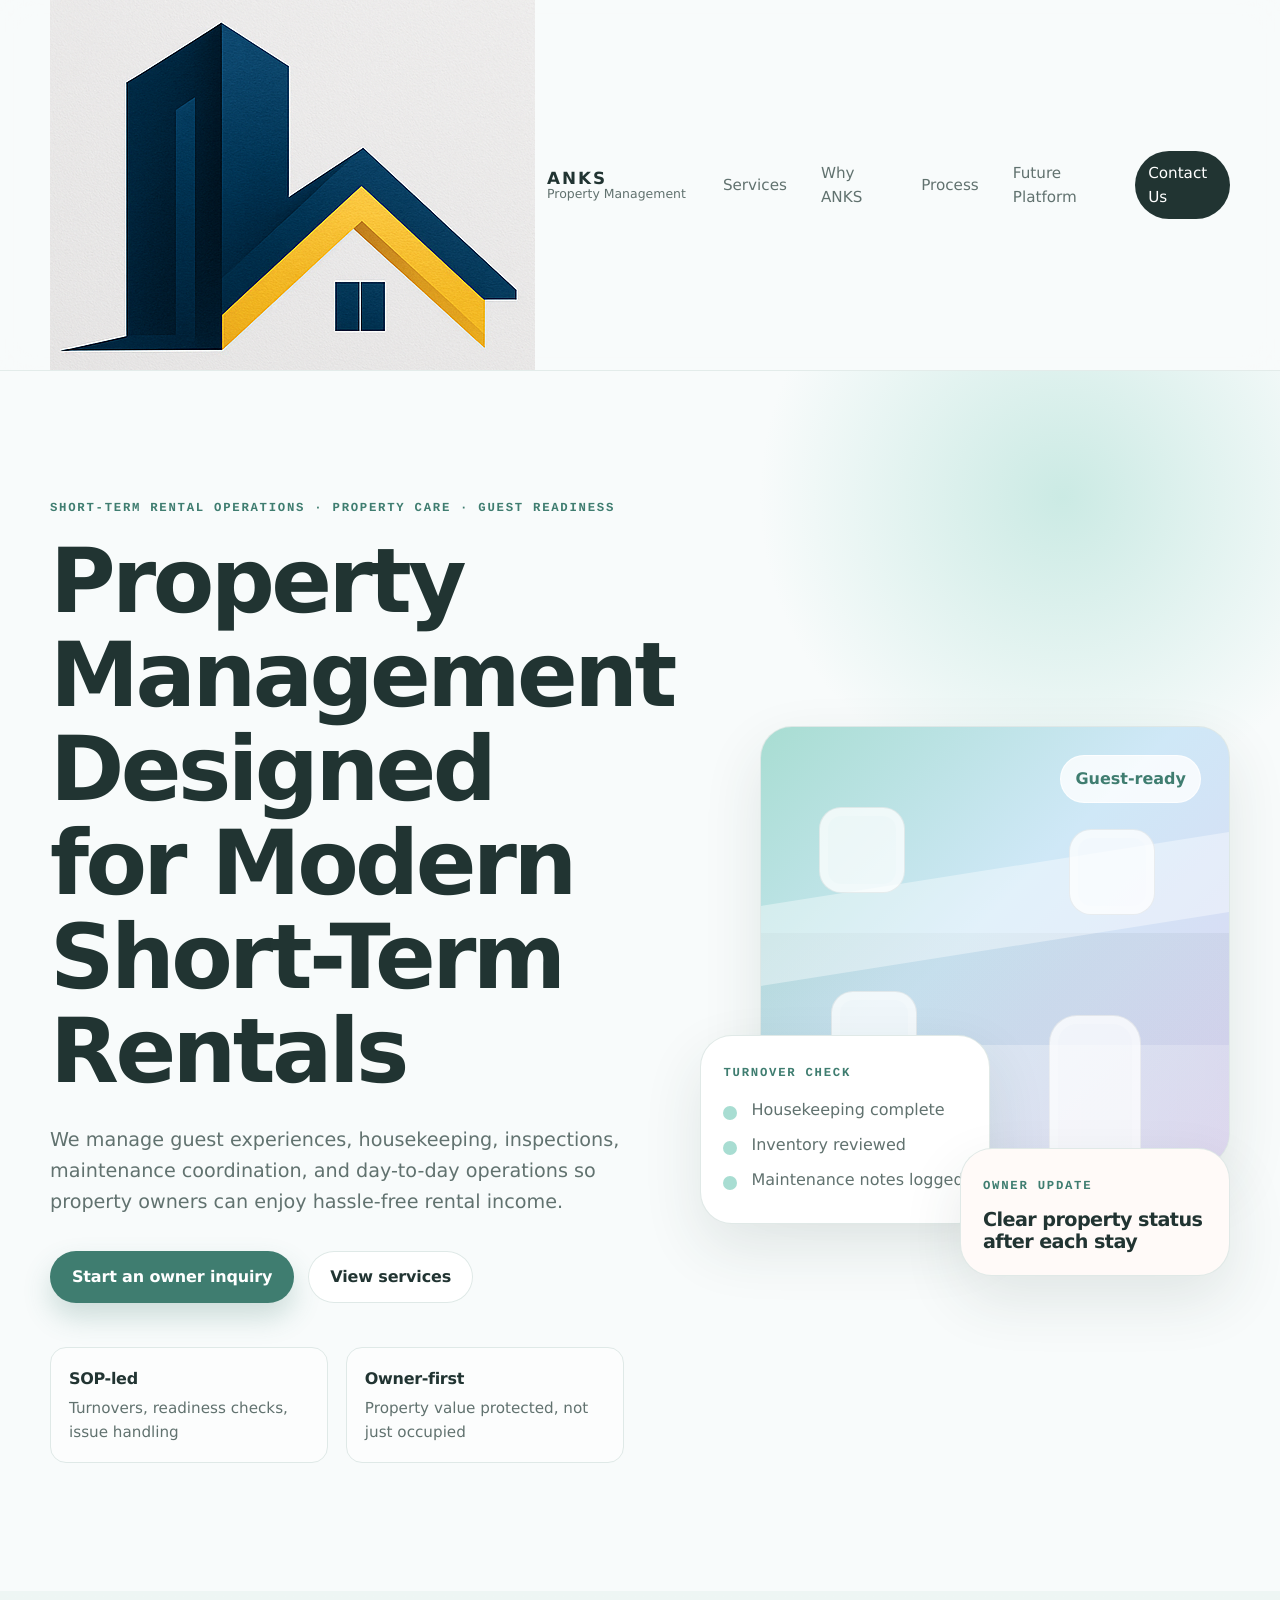
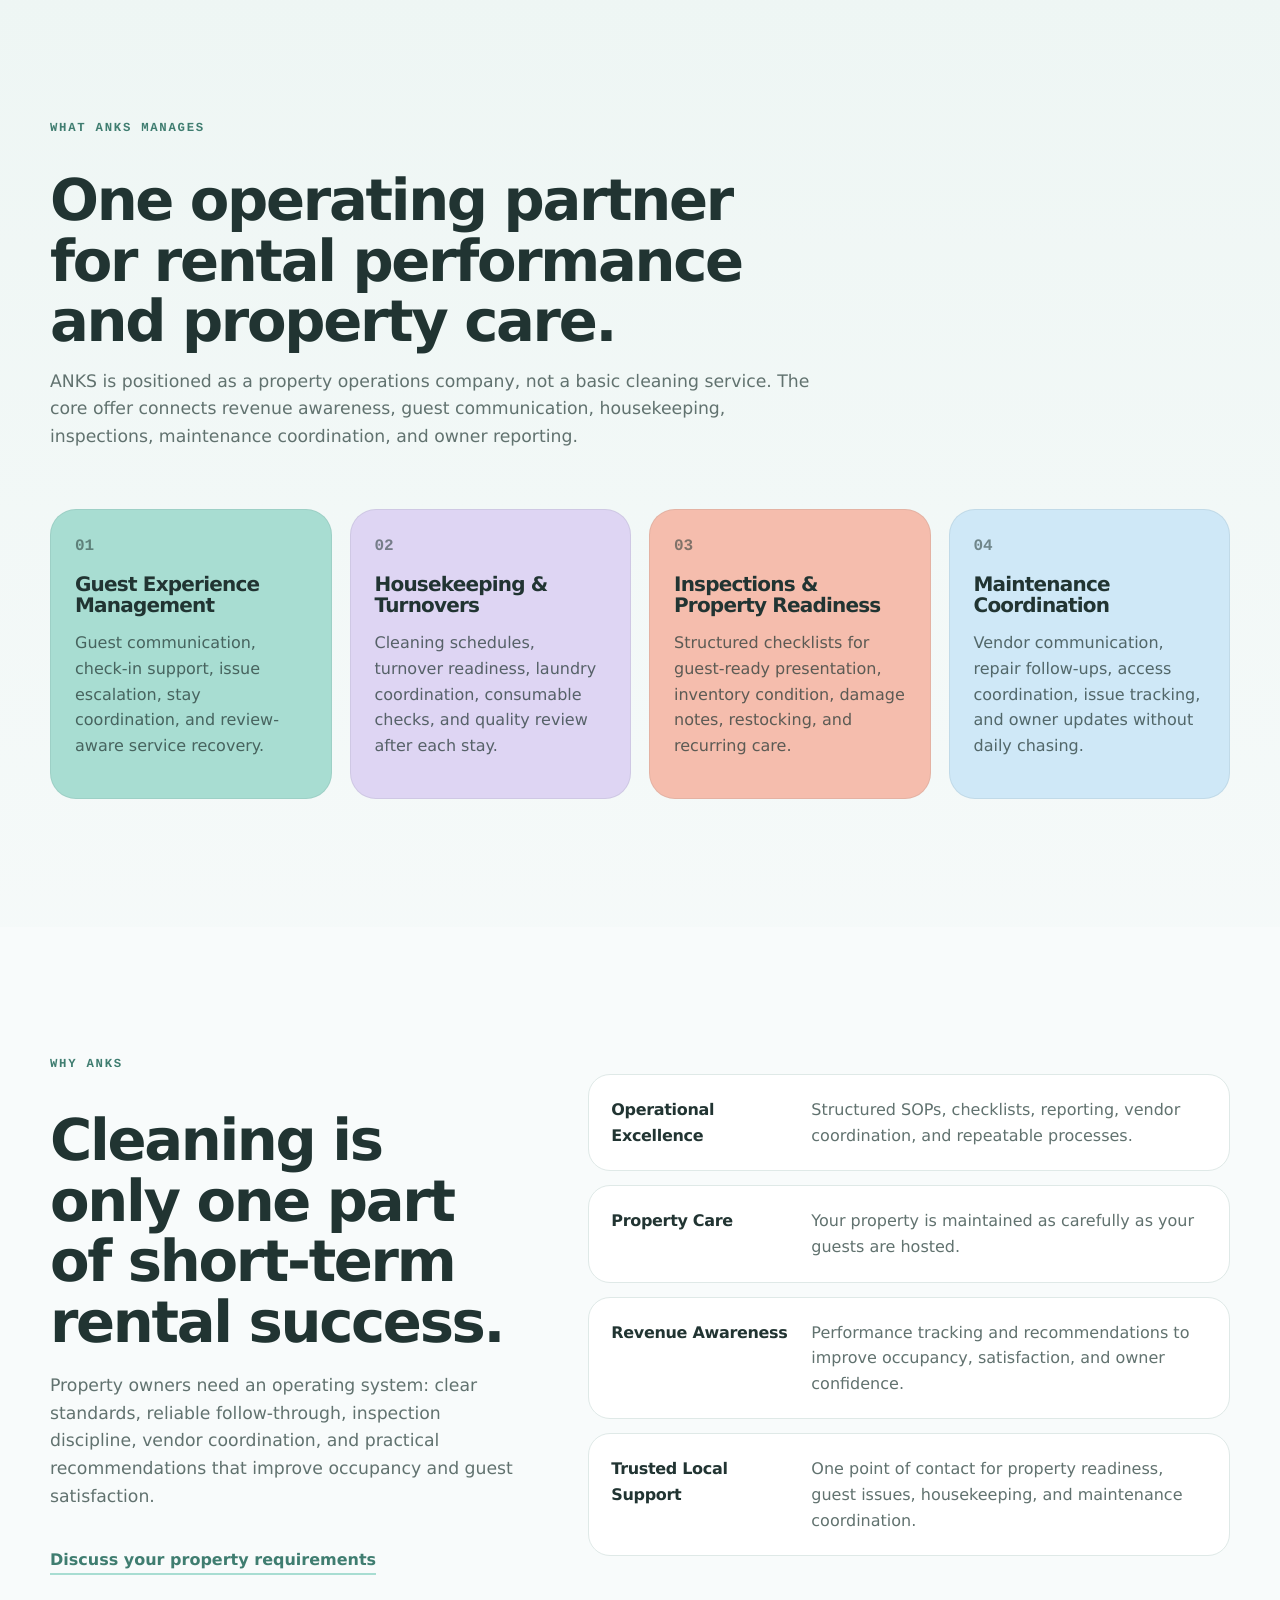
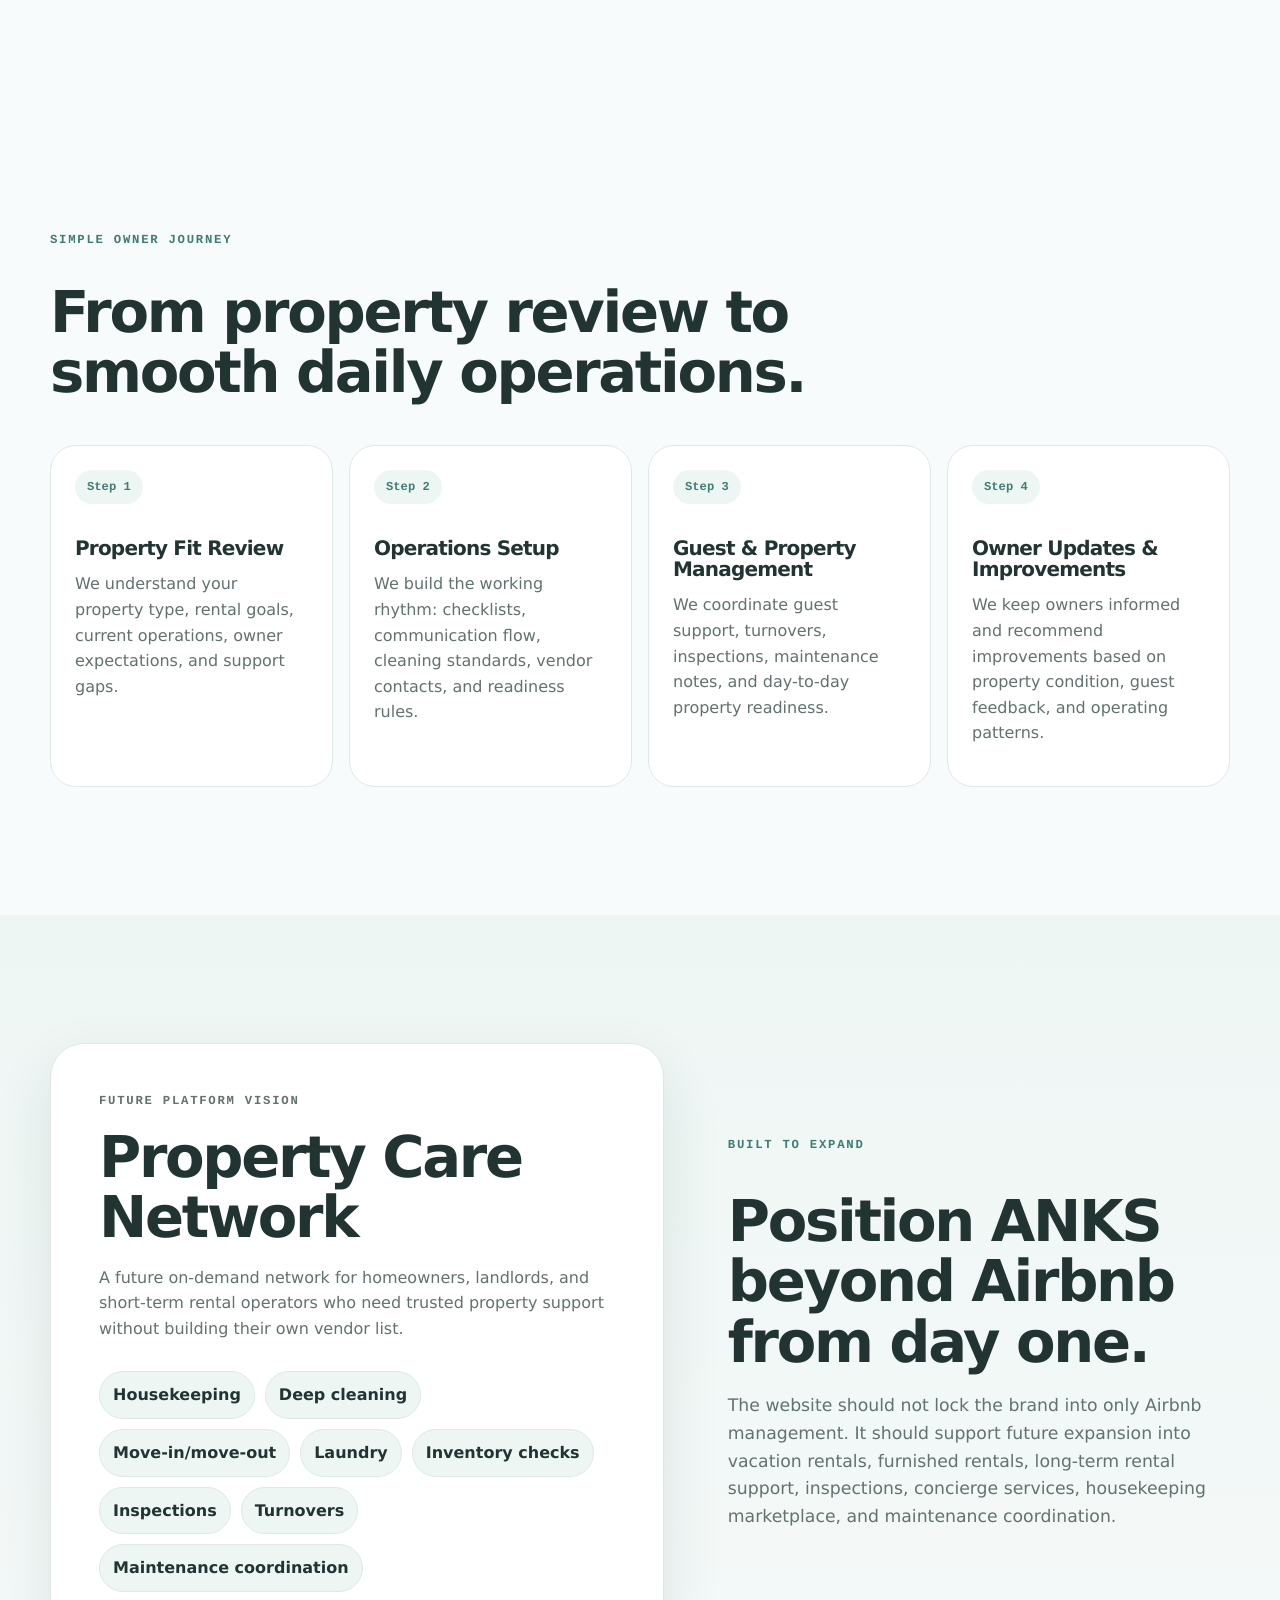
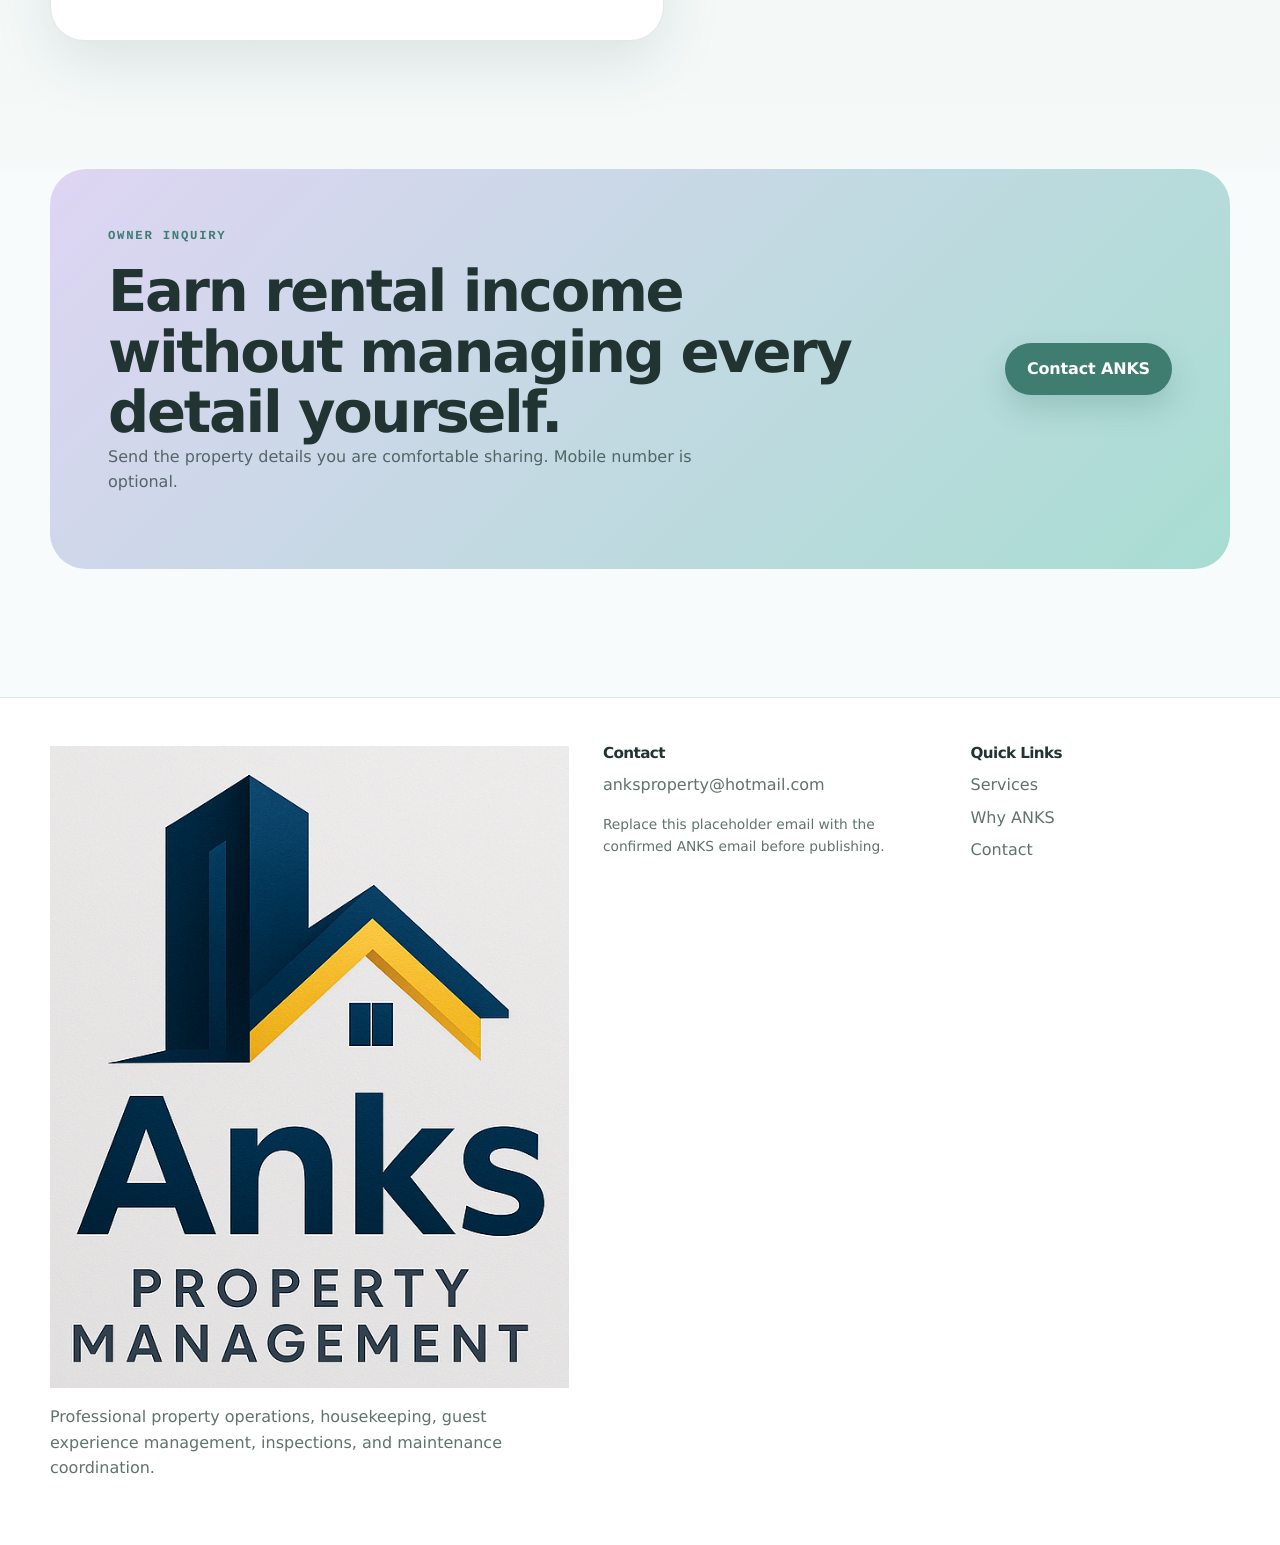
==== commit a09e6d45: "Add logo to homepage" ====
--- a/index.html
+++ b/index.html
@@ -17,11 +17,11 @@
   <header class="site-header" data-header>
     <div class="container nav-wrap">
       <a class="brand" href="index.html" aria-label="ANKS Property Management home">
-        <span class="brand-mark">A</span>
-        <span class="brand-text">
-          <strong>ANKS</strong>
-          <small>Property Management</small>
-        </span>
+        <img class="brand-logo" src="assets/anks-logo-header.png" alt="">
+<span class="brand-text">
+  <strong>ANKS</strong>
+  <small>Property Management</small>
+</span>
       </a>
 
       <button class="nav-toggle" type="button" aria-expanded="false" aria-controls="site-nav" data-nav-toggle>
@@ -220,12 +220,8 @@
     <div class="container footer-grid">
       <div>
         <a class="brand footer-brand" href="index.html" aria-label="ANKS Property Management home">
-          <span class="brand-mark">A</span>
-          <span class="brand-text">
-            <strong>ANKS</strong>
-            <small>Property Management</small>
-          </span>
-        </a>
+  <img class="footer-logo" src="assets/anks-logo-full.png" alt="ANKS Property Management">
+</a>
         <p>Professional property operations, housekeeping, guest experience management, inspections, and maintenance coordination.</p>
       </div>
       <div>
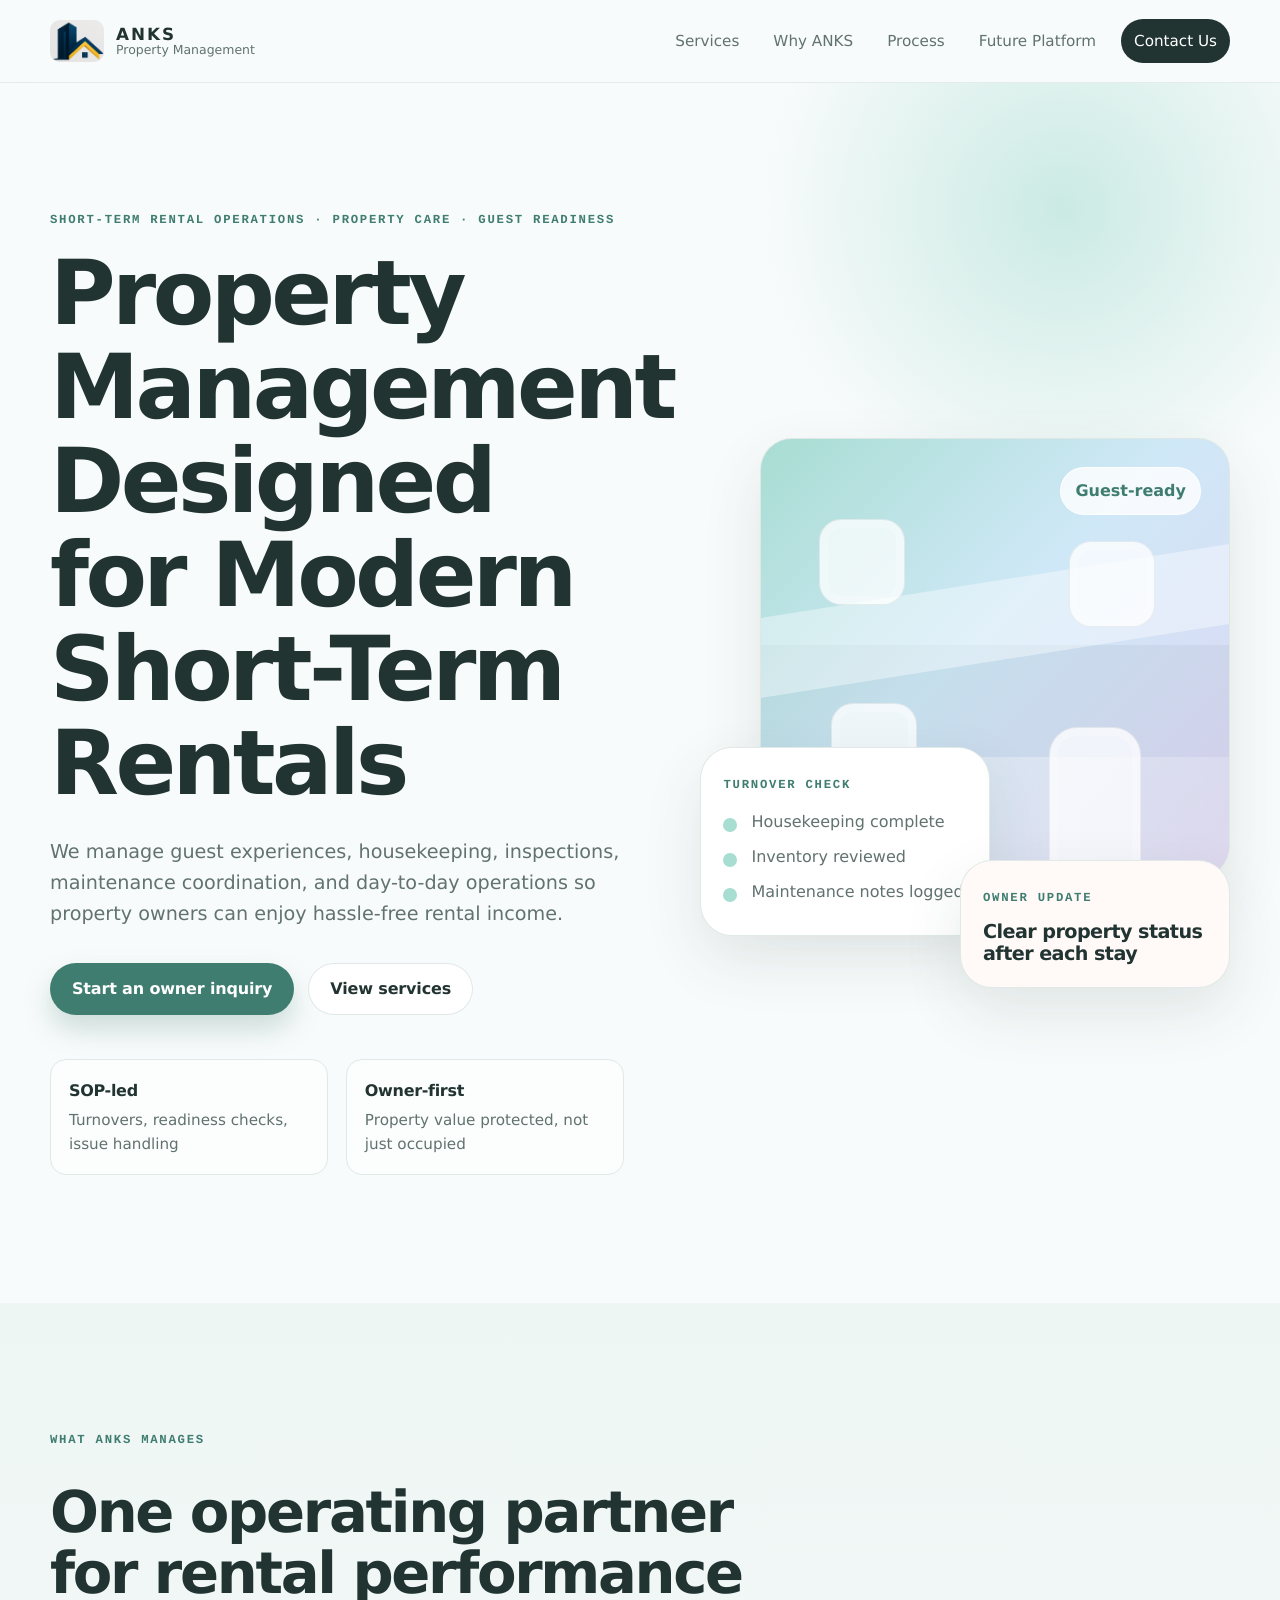
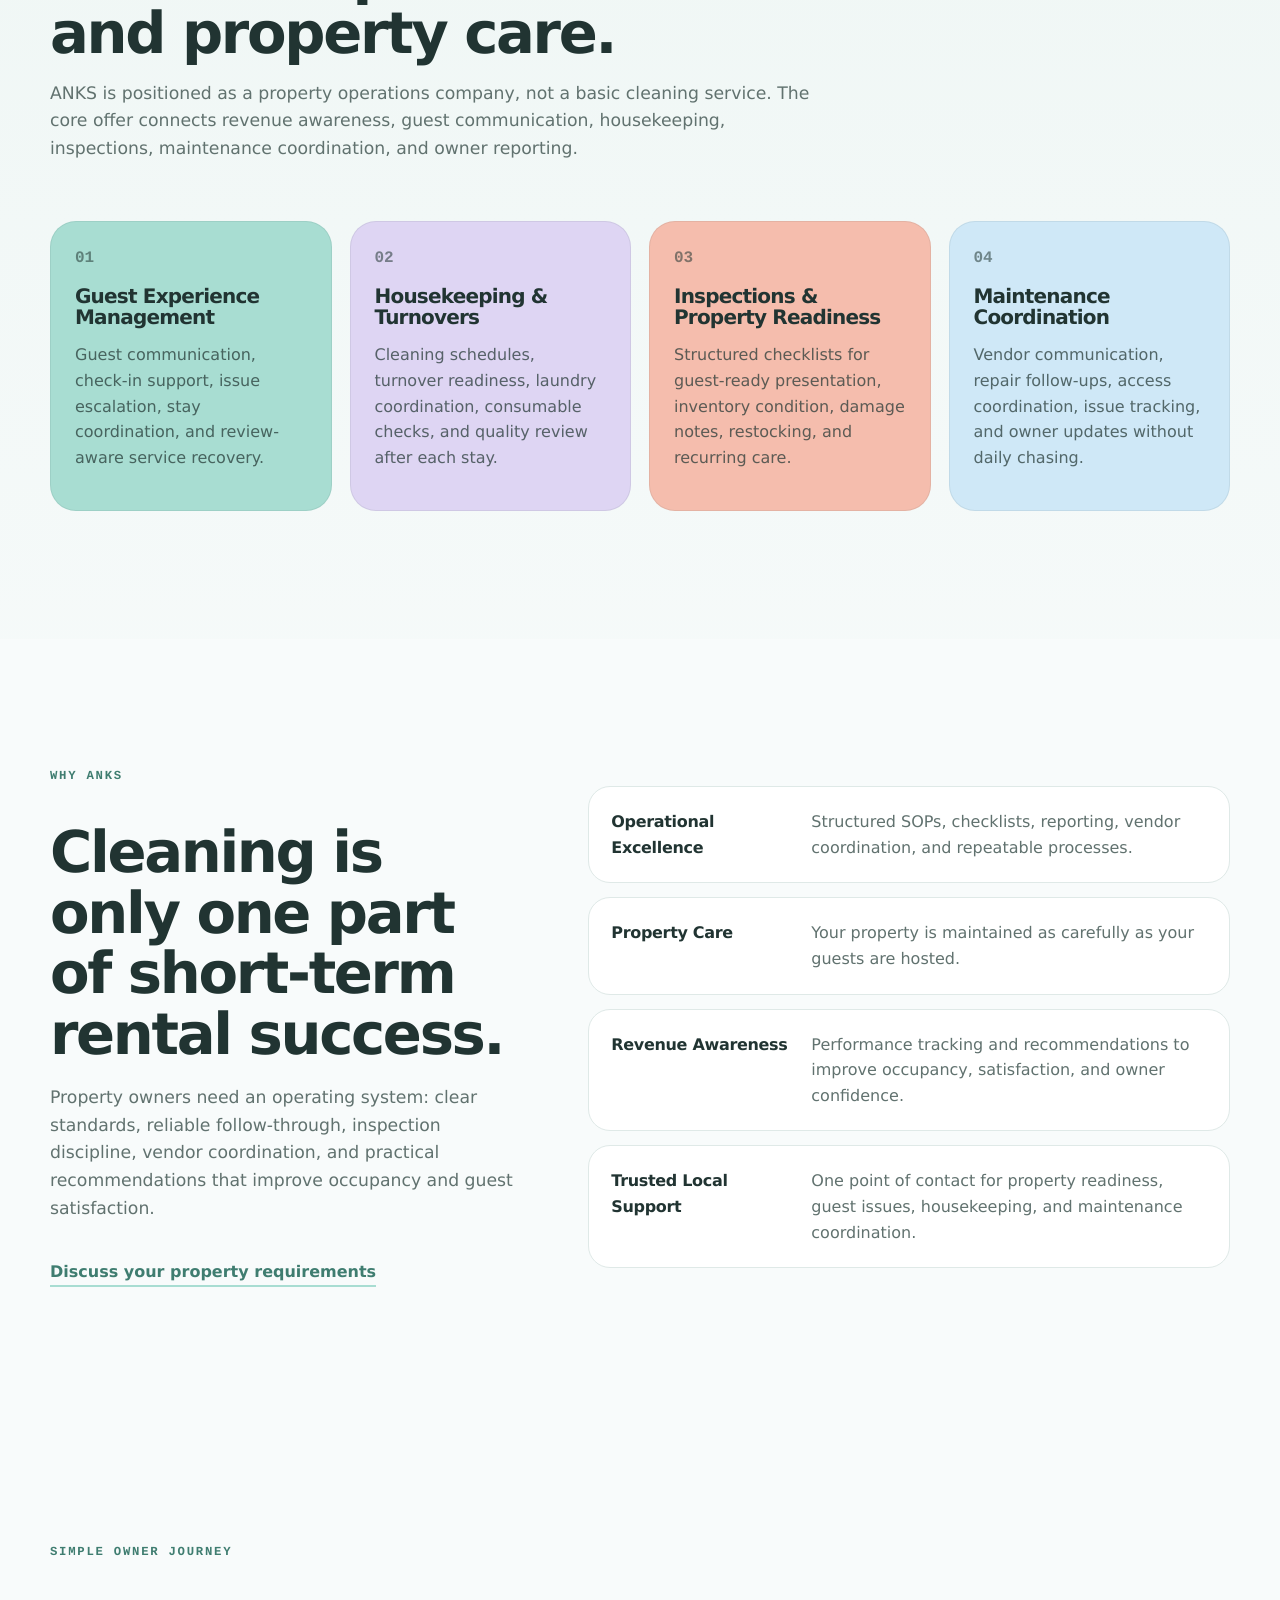
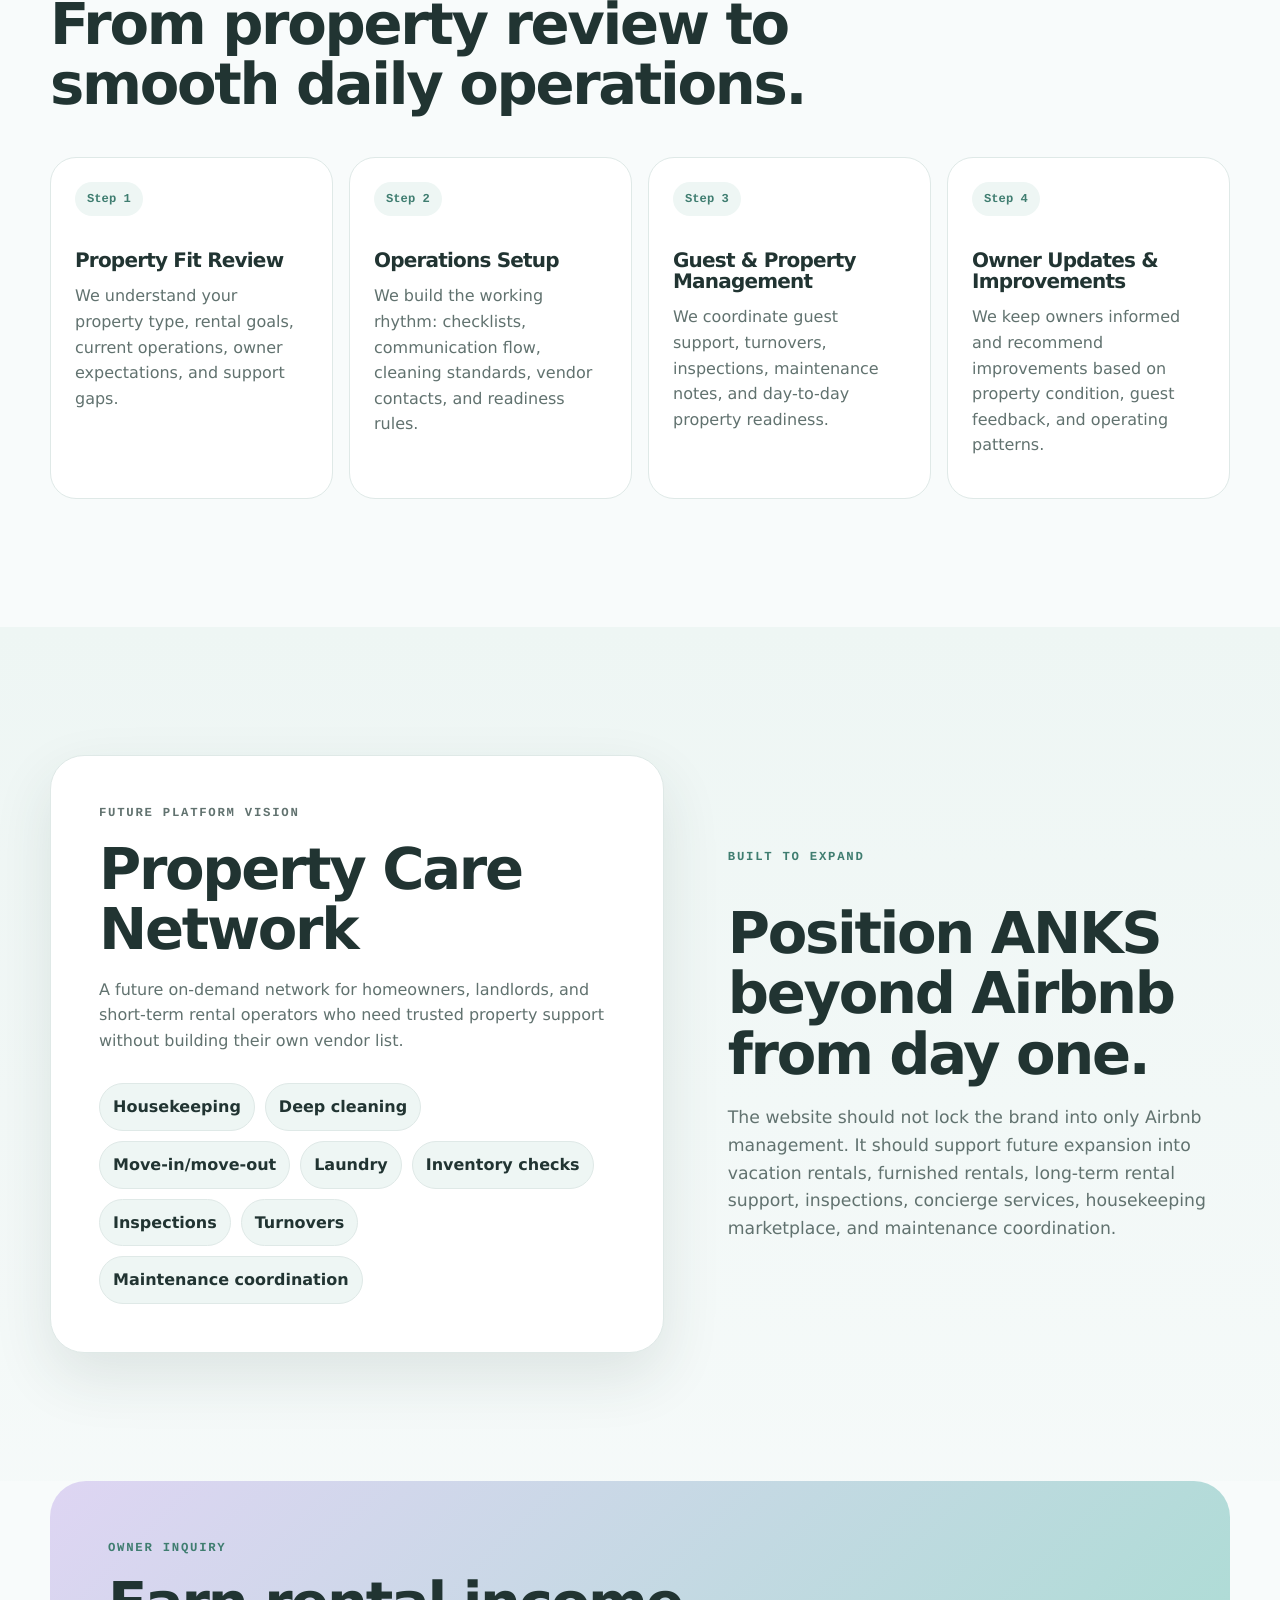
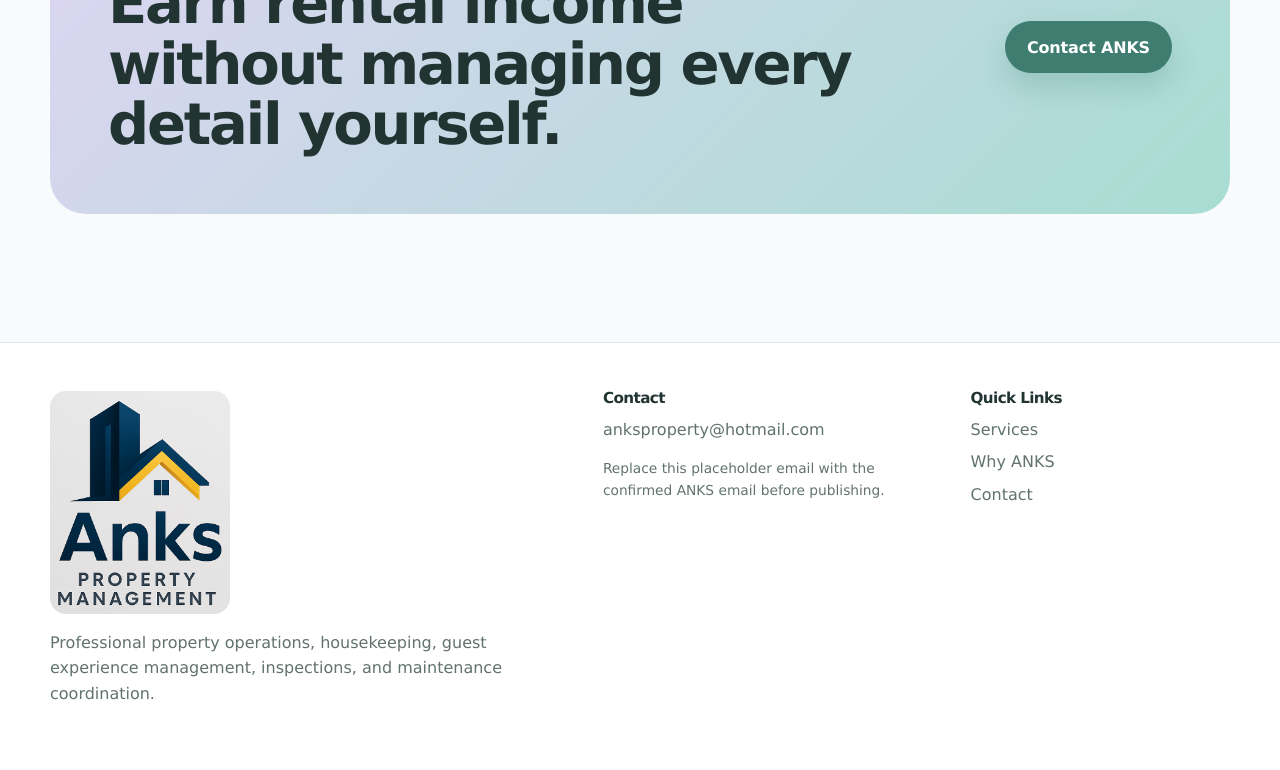
==== commit 3c026e5a: "Remove placeholder instruction" ====
--- a/index.html
+++ b/index.html
@@ -209,7 +209,6 @@
         <div>
           <p class="eyebrow">Owner inquiry</p>
           <h2>Earn rental income without managing every detail yourself.</h2>
-          <p>Send the property details you are comfortable sharing. Mobile number is optional.</p>
         </div>
         <a class="button primary" href="contact.html">Contact ANKS</a>
       </div>
--- a/assets/styles.css
+++ b/assets/styles.css
@@ -93,15 +93,12 @@
   min-width: fit-content;
 }
 
-.brand-mark {
-  display: grid;
-  place-items: center;
-  width: 44px;
-  height: 44px;
-  border-radius: 14px;
-  background: linear-gradient(135deg, var(--mint), var(--lavender));
-  color: var(--ink);
-  font-weight: 900;
+.brand-logo {
+  width: 54px;
+  height: 42px;
+  object-fit: cover;
+  border-radius: 10px;
+  background: #ffffff;
   box-shadow: inset 0 0 0 1px rgba(33, 52, 50, 0.08);
 }
 
@@ -601,6 +598,11 @@
 .footer-grid a:not(.brand) { display: block; color: var(--muted); margin: 7px 0; }
 .footer-grid a:hover { color: var(--mint-strong); }
 .footer-brand { margin-bottom: 16px; }
+.footer-logo {
+  width: 180px;
+  height: auto;
+  border-radius: 16px;
+}
 .footer-note { font-size: 0.86rem; }
 
 .contact-hero {
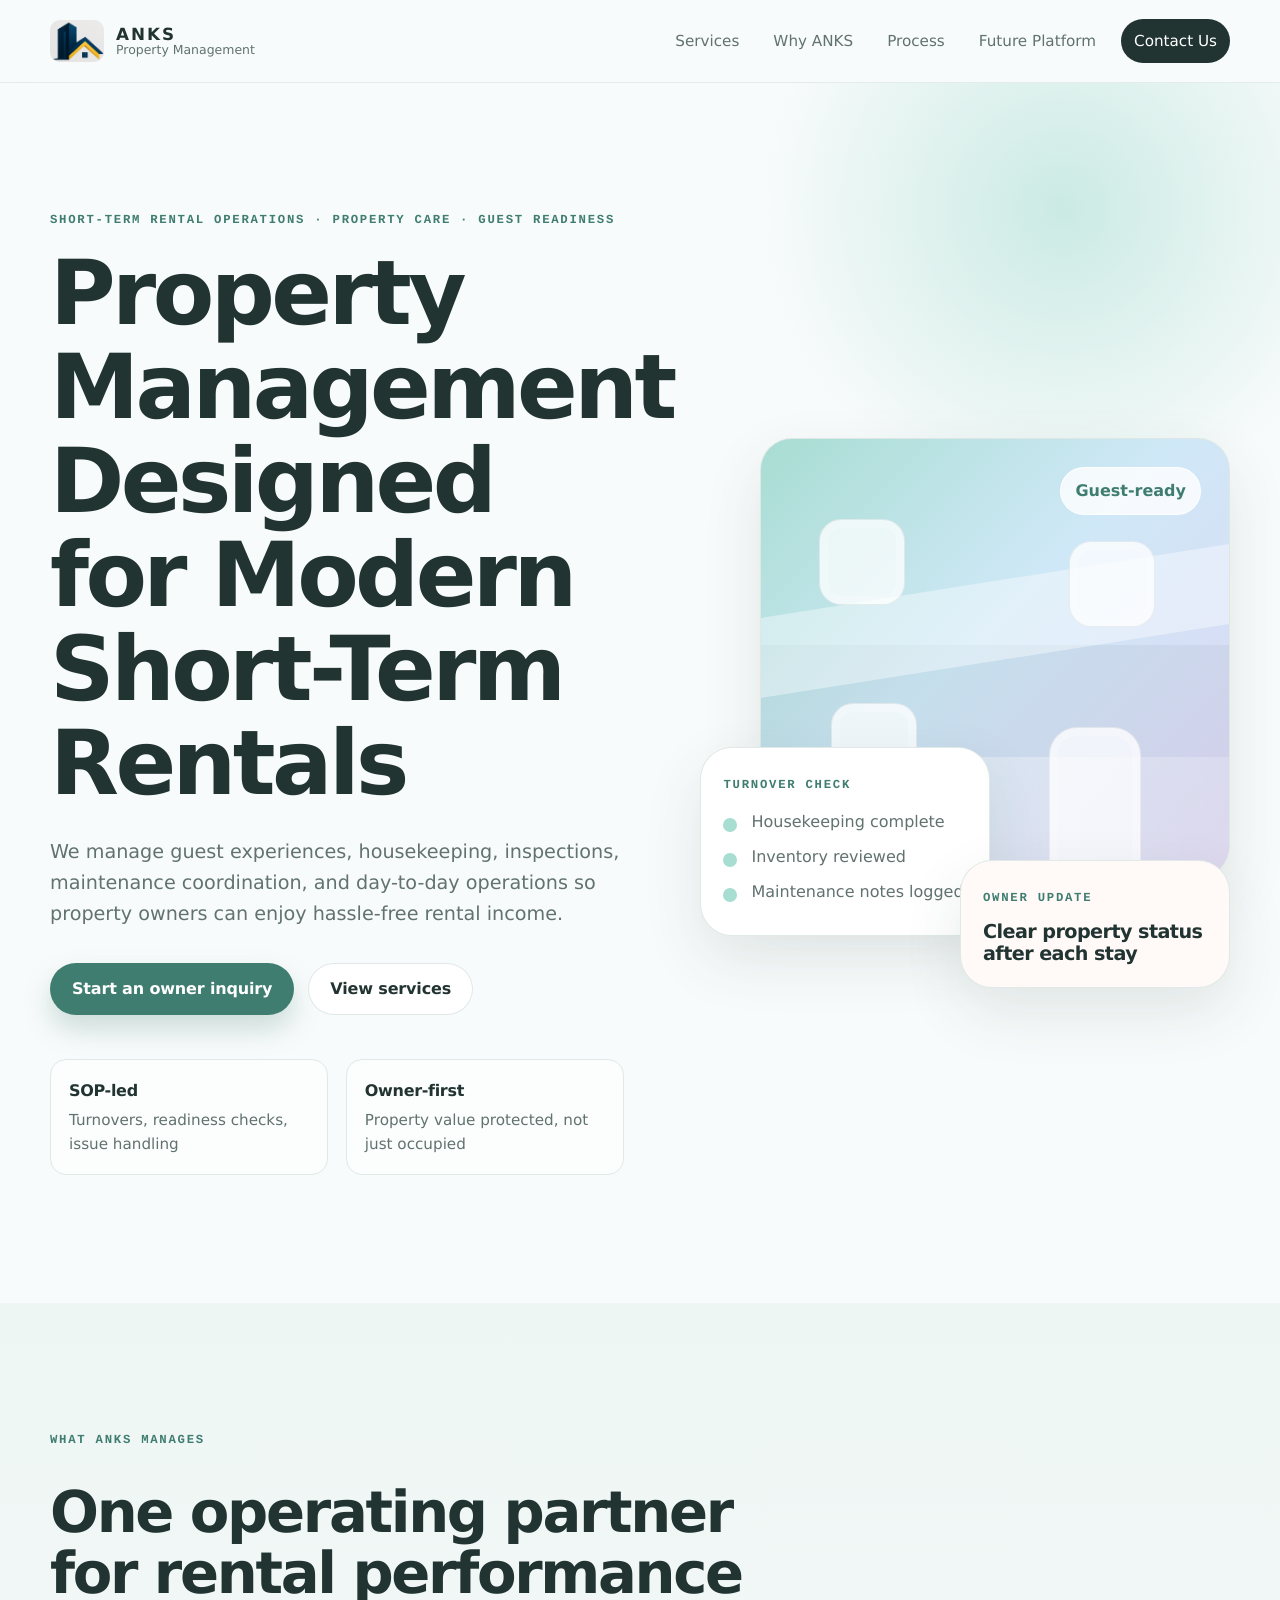
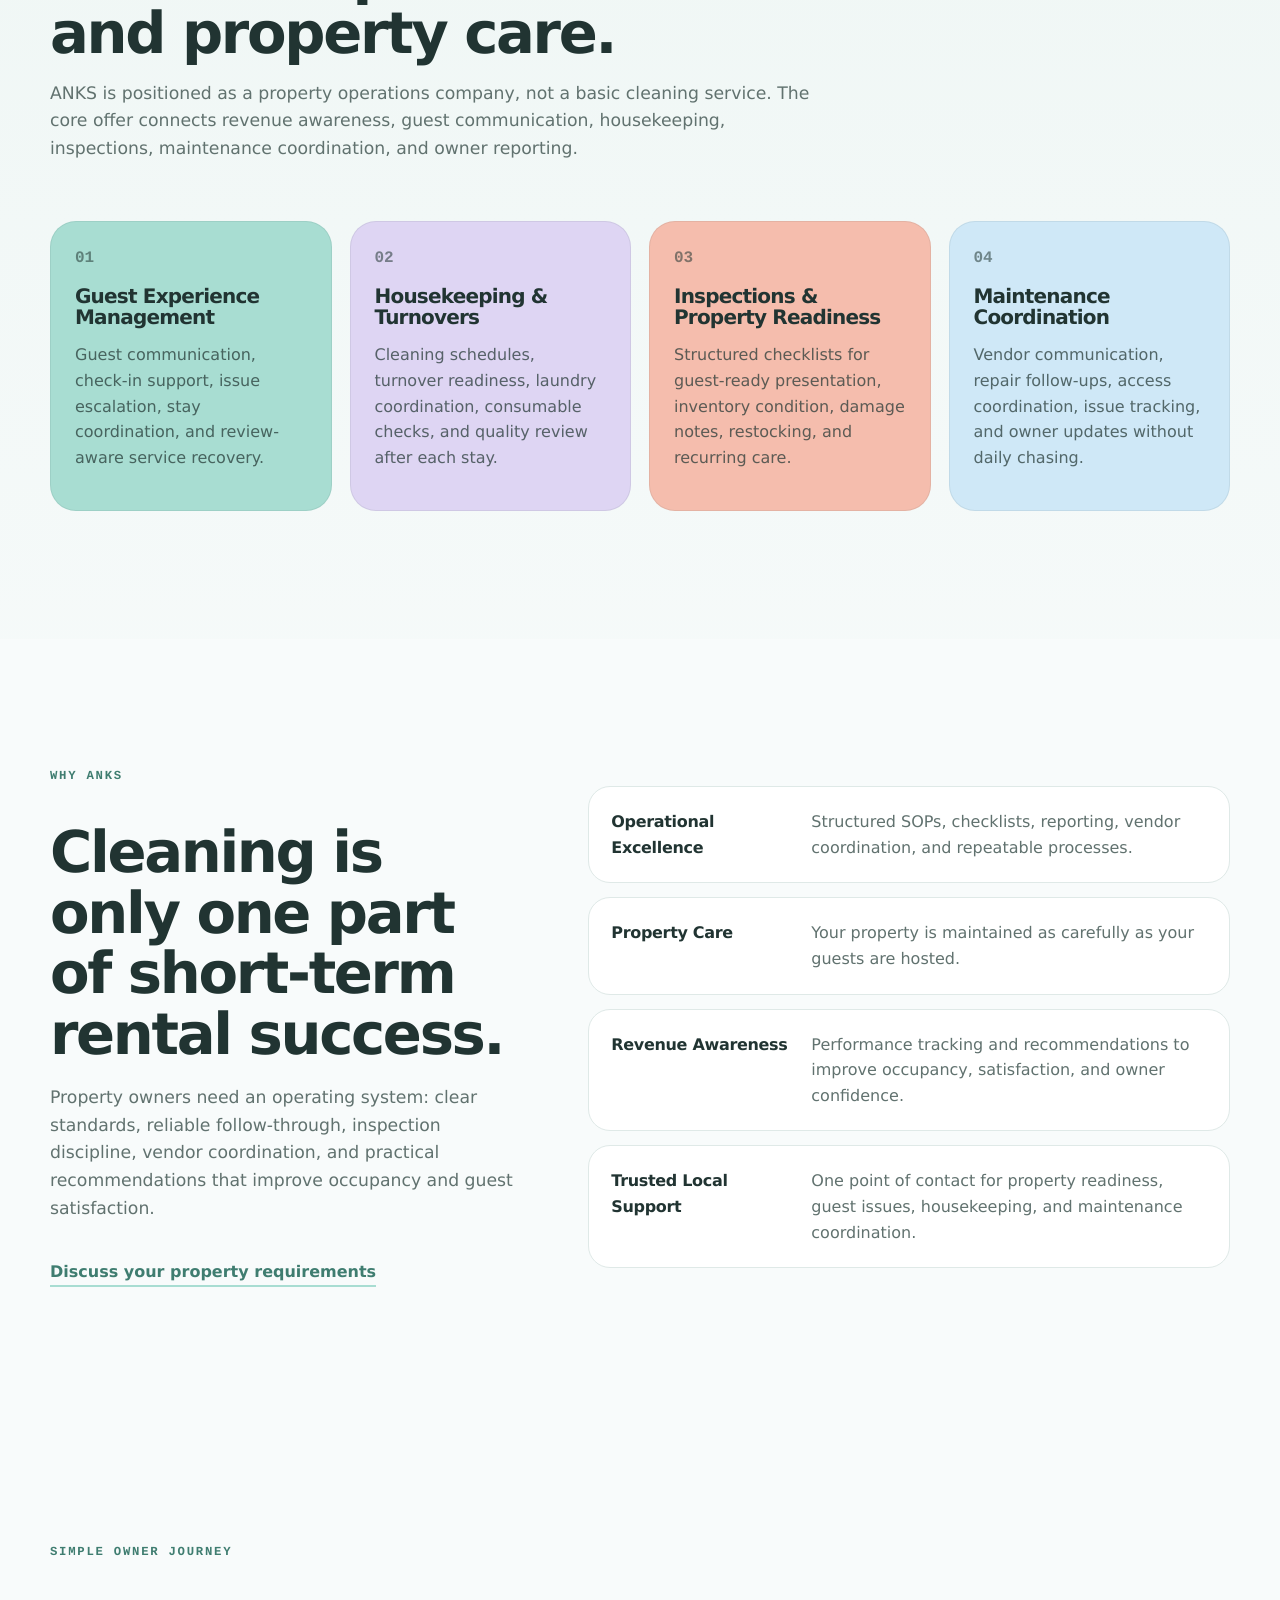
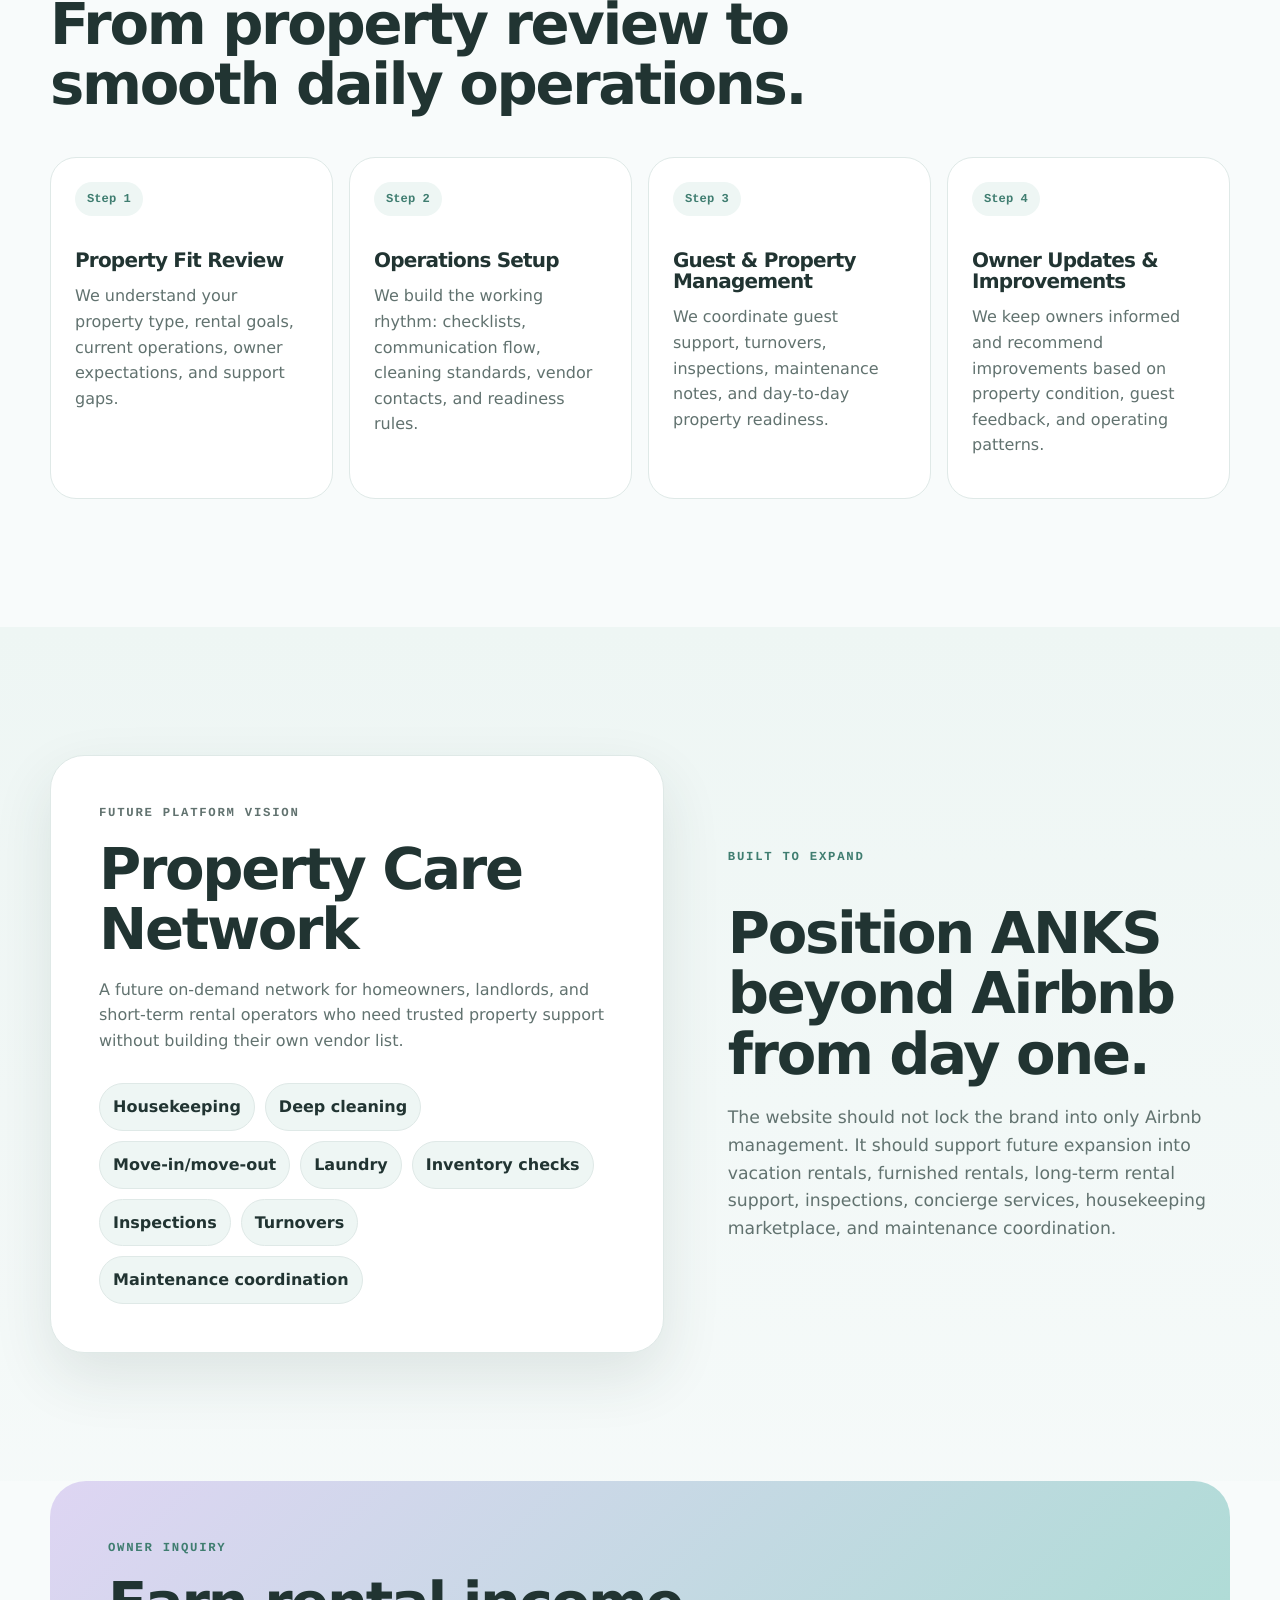
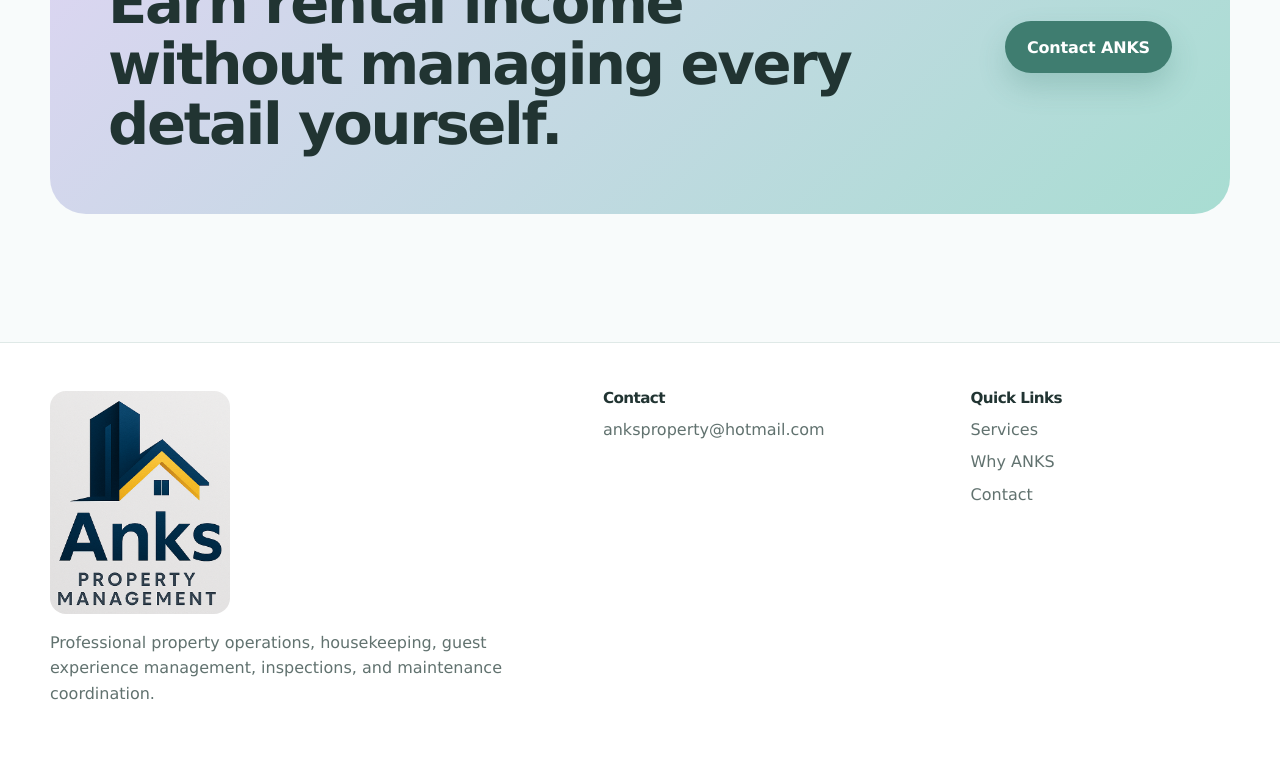
==== commit 3155f871: "Update index.html" ====
--- a/index.html
+++ b/index.html
@@ -226,7 +226,7 @@
       <div>
         <h3>Contact</h3>
         <p><a href="mailto:anksproperty@hotmail.com">anksproperty@hotmail.com</a></p>
-        <p class="footer-note">Replace this placeholder email with the confirmed ANKS email before publishing.</p>
+        <p class="footer-note"></p>
       </div>
       <div>
         <h3>Quick Links</h3>
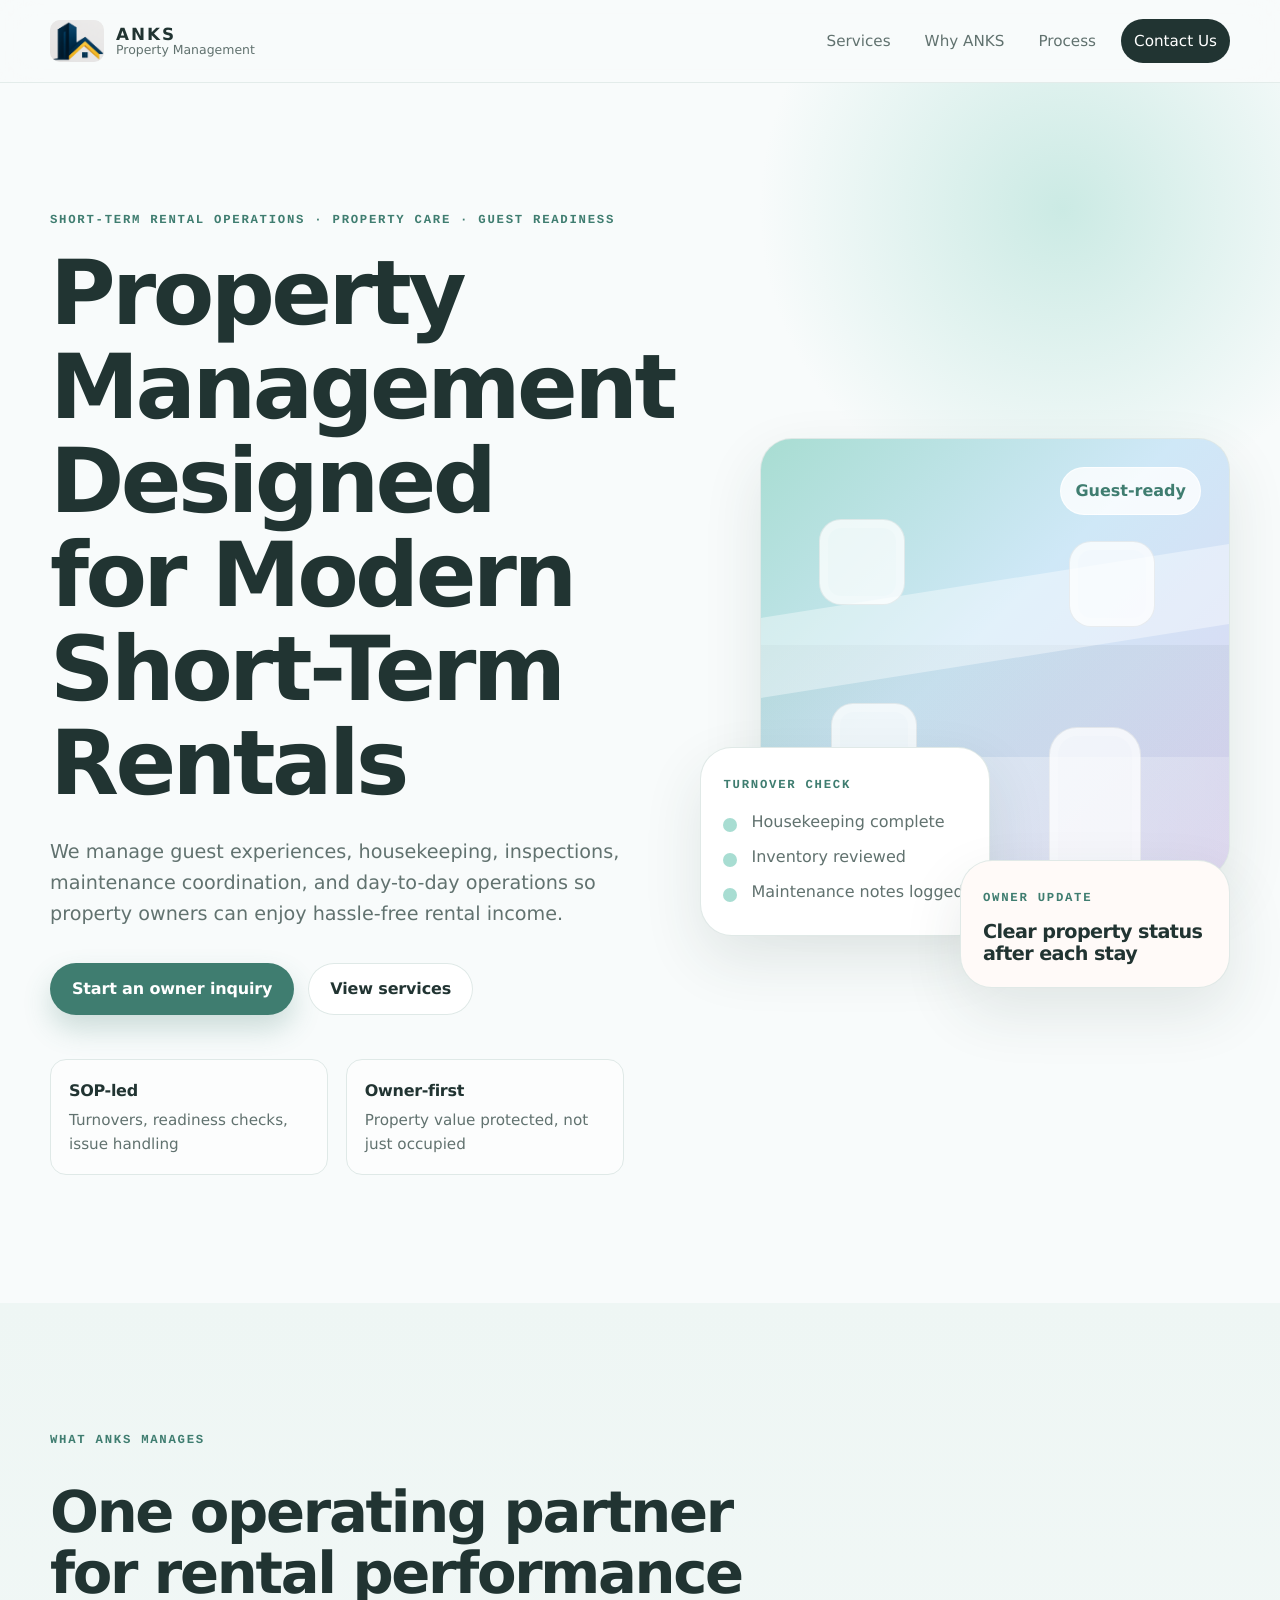
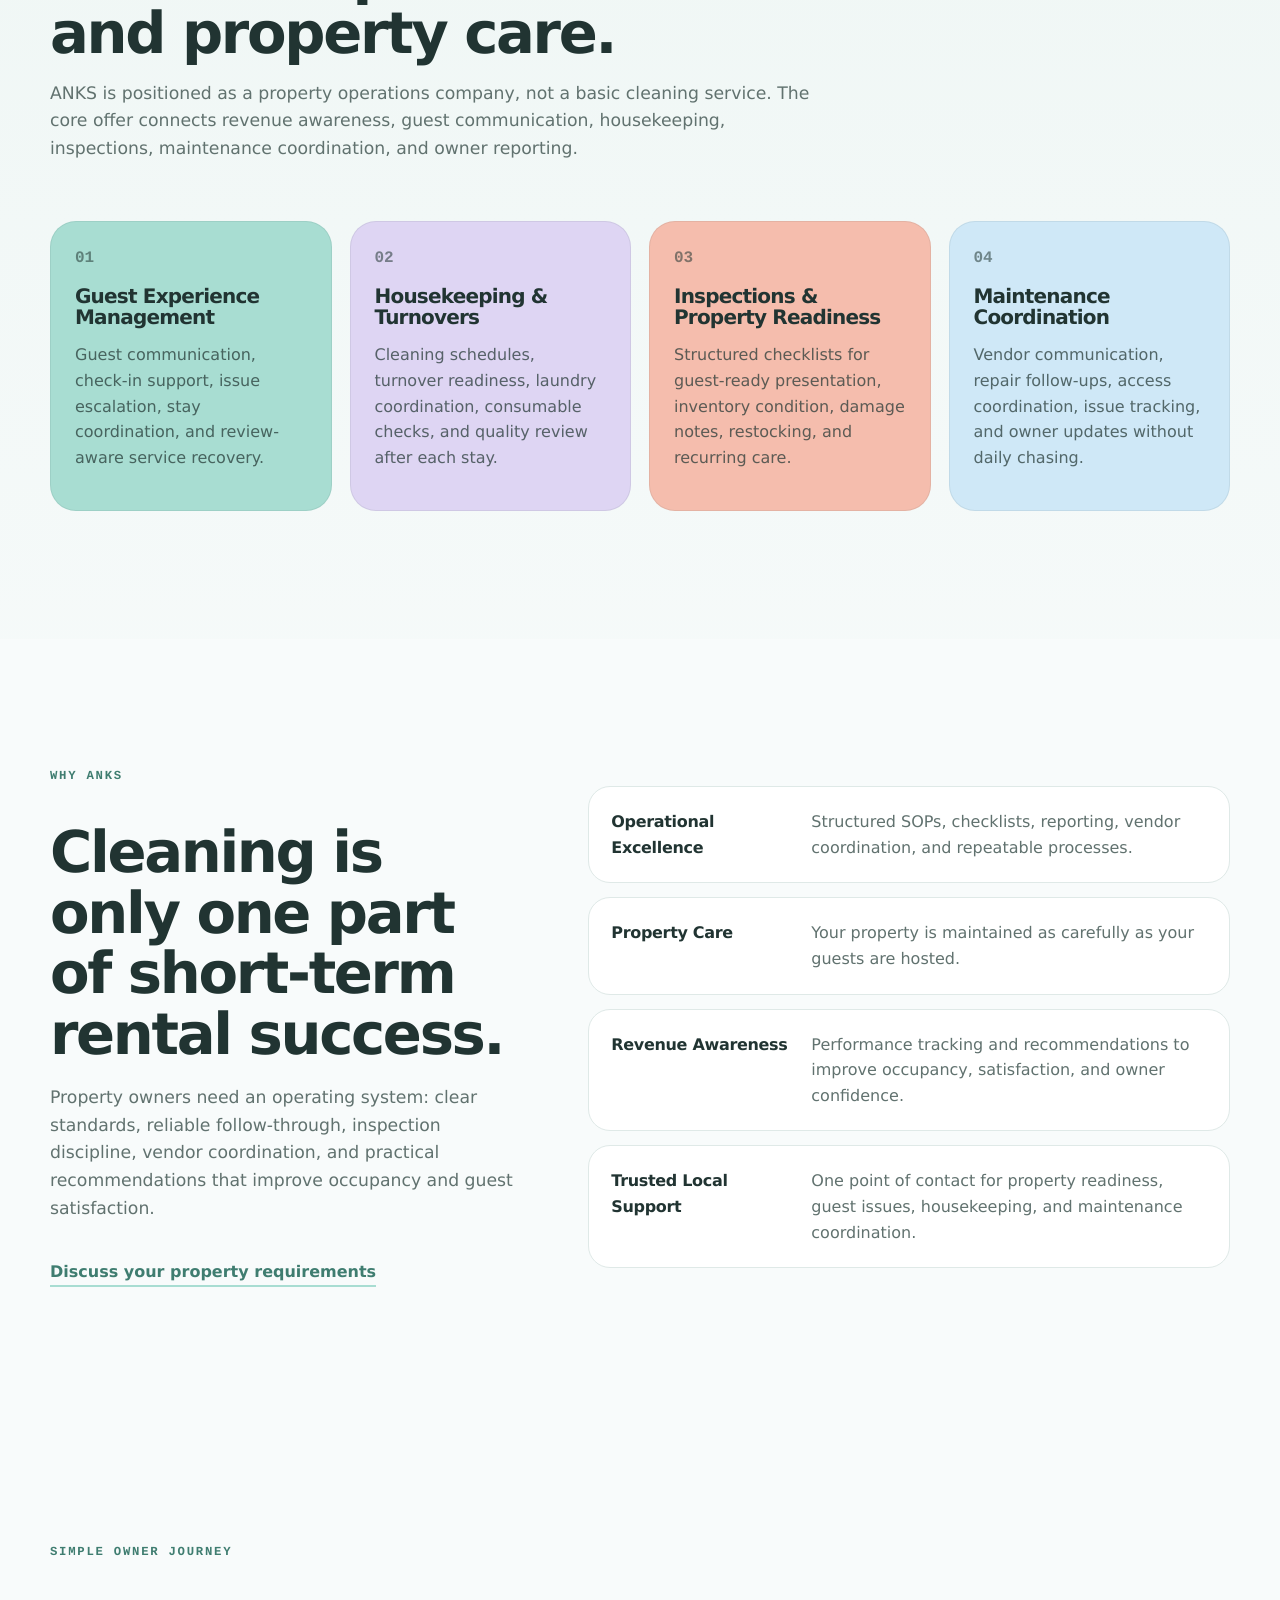
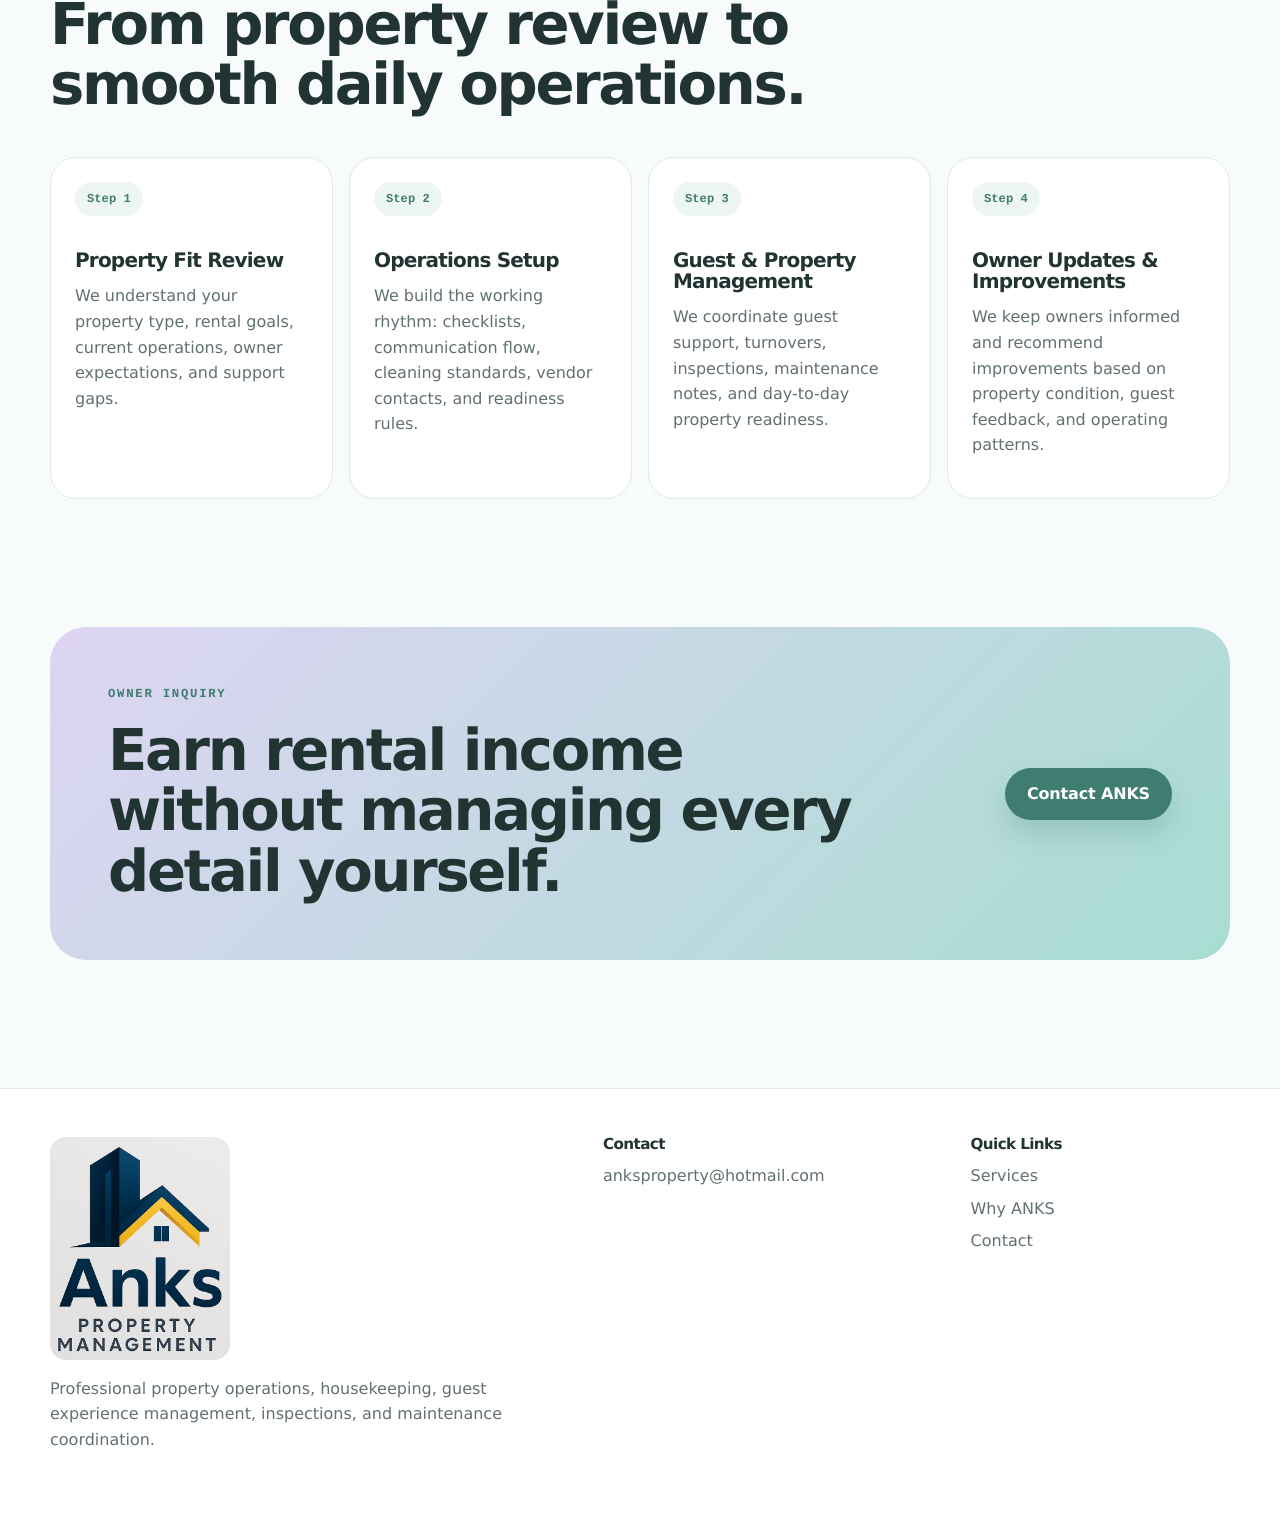
==== commit a73edbcf: "Remove internal future platform strategy" ====
--- a/index.html
+++ b/index.html
@@ -33,7 +33,6 @@
         <a href="#services">Services</a>
         <a href="#difference">Why ANKS</a>
         <a href="#process">Process</a>
-        <a href="#network">Future Platform</a>
         <a class="nav-cta" href="contact.html">Contact Us</a>
       </nav>
     </div>
@@ -179,31 +178,6 @@
       </div>
     </section>
 
-    <section class="section-pad soft-block" id="network">
-      <div class="container split-grid reverse">
-        <div class="network-card">
-          <p class="mono-label">FUTURE PLATFORM VISION</p>
-          <h2>Property Care Network</h2>
-          <p>A future on-demand network for homeowners, landlords, and short-term rental operators who need trusted property support without building their own vendor list.</p>
-          <div class="tag-cloud" aria-label="Property Care Network services">
-            <span>Housekeeping</span>
-            <span>Deep cleaning</span>
-            <span>Move-in/move-out</span>
-            <span>Laundry</span>
-            <span>Inventory checks</span>
-            <span>Inspections</span>
-            <span>Turnovers</span>
-            <span>Maintenance coordination</span>
-          </div>
-        </div>
-        <div class="text-panel">
-          <p class="eyebrow">Built to expand</p>
-          <h2>Position ANKS beyond Airbnb from day one.</h2>
-          <p>The website should not lock the brand into only Airbnb management. It should support future expansion into vacation rentals, furnished rentals, long-term rental support, inspections, concierge services, housekeeping marketplace, and maintenance coordination.</p>
-        </div>
-      </div>
-    </section>
-
     <section class="section-pad cta-section">
       <div class="container cta-box">
         <div>
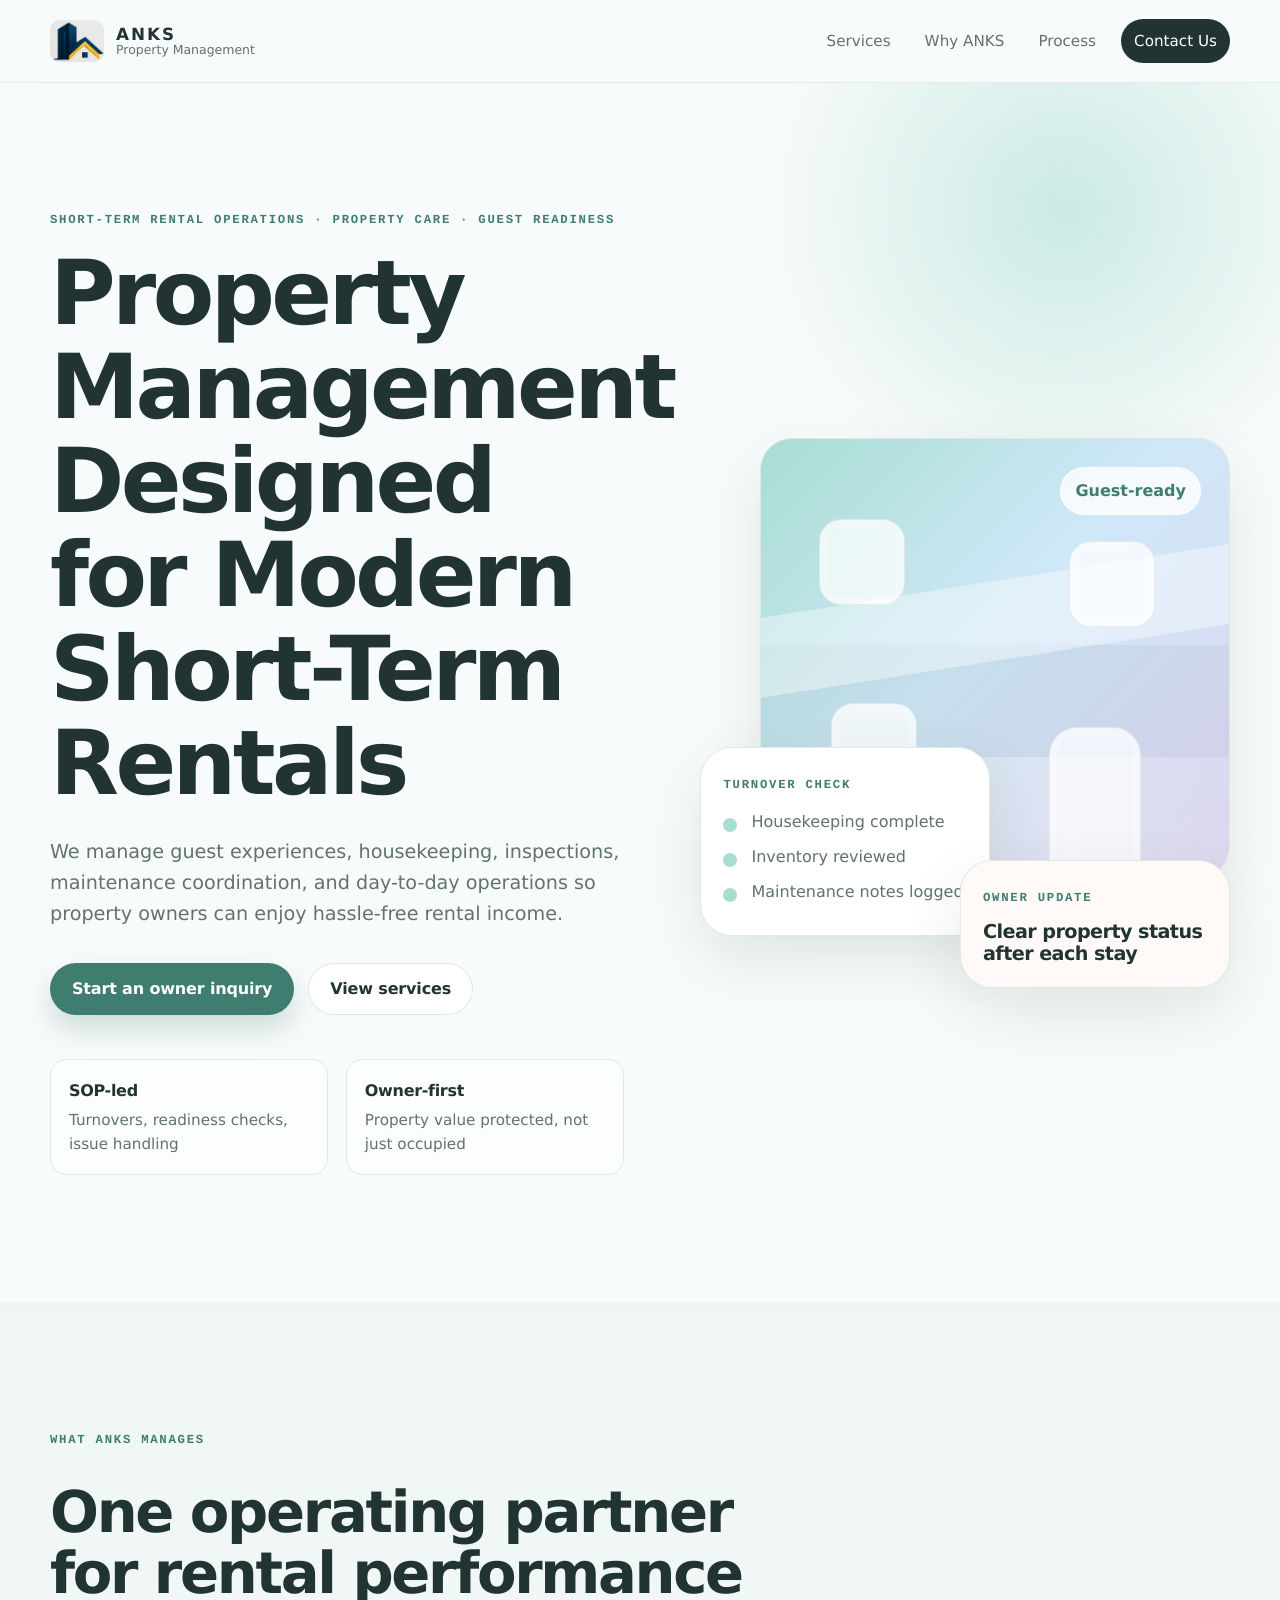
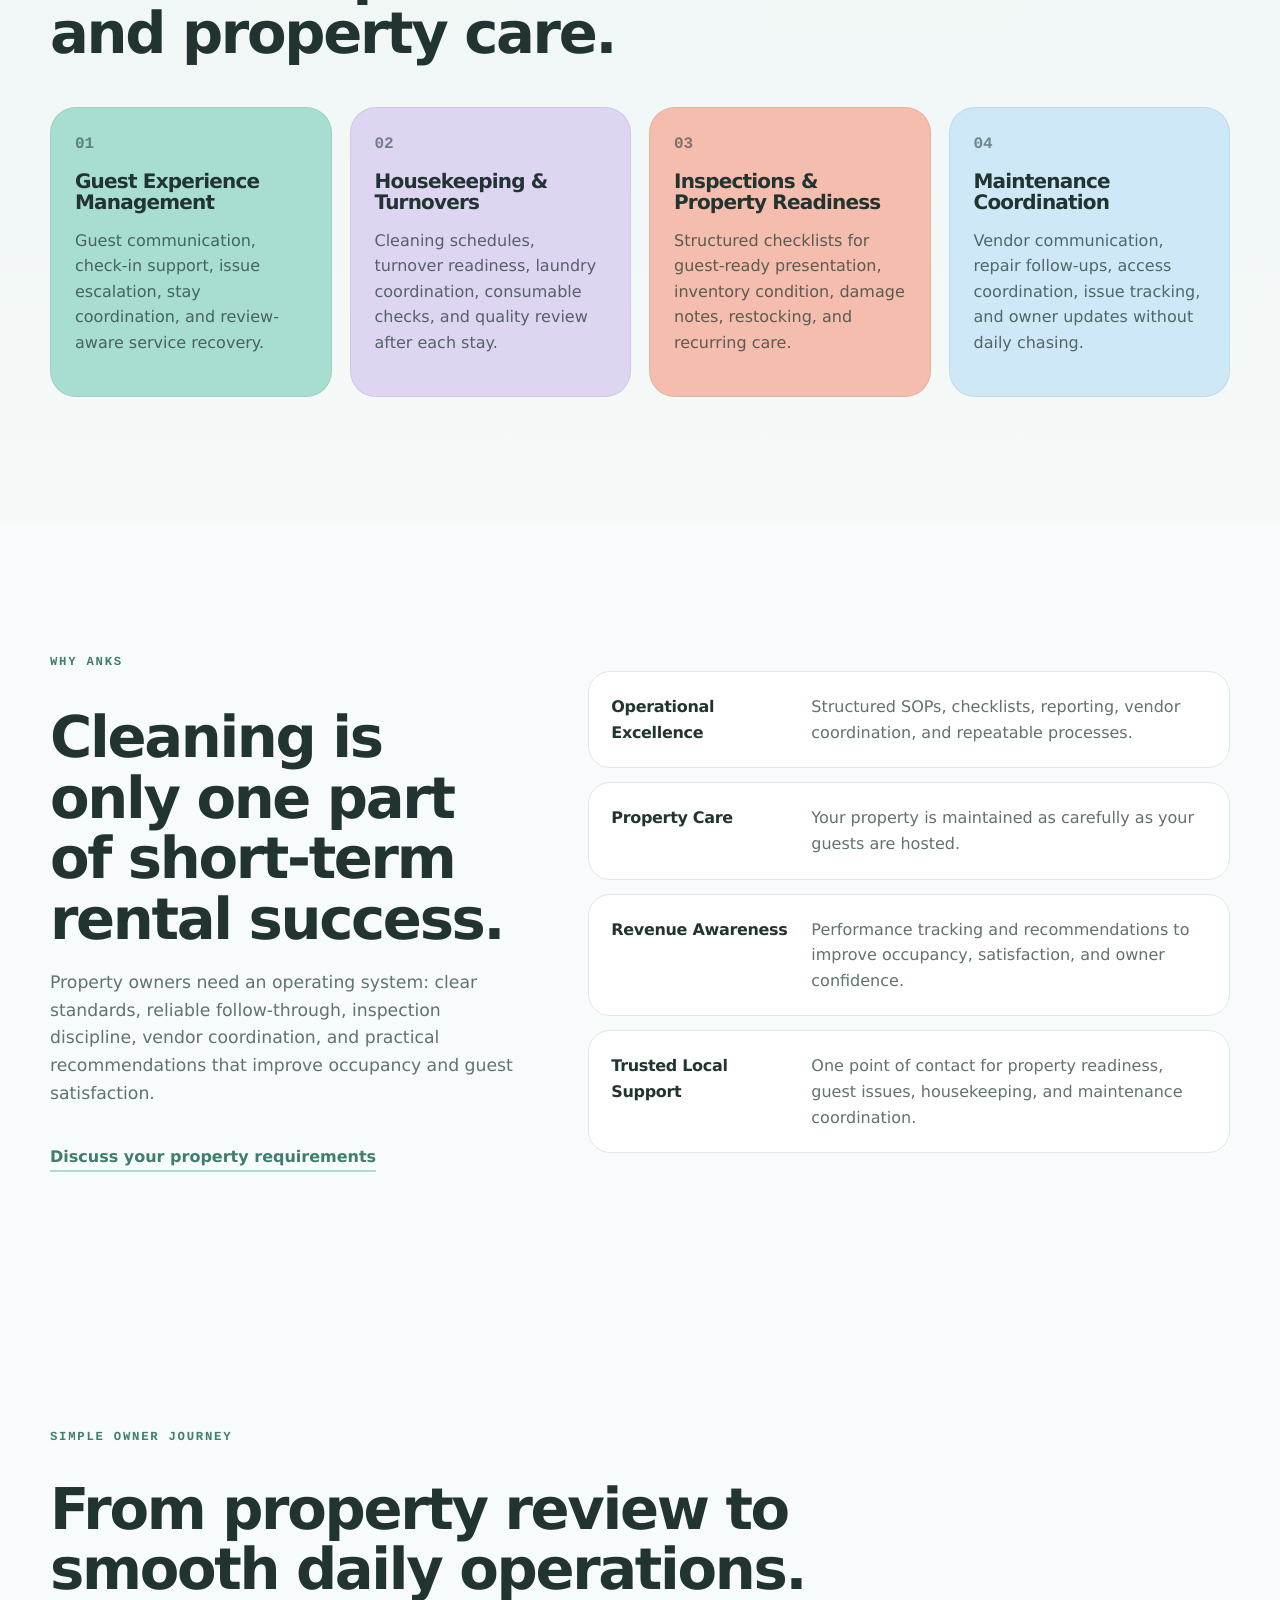
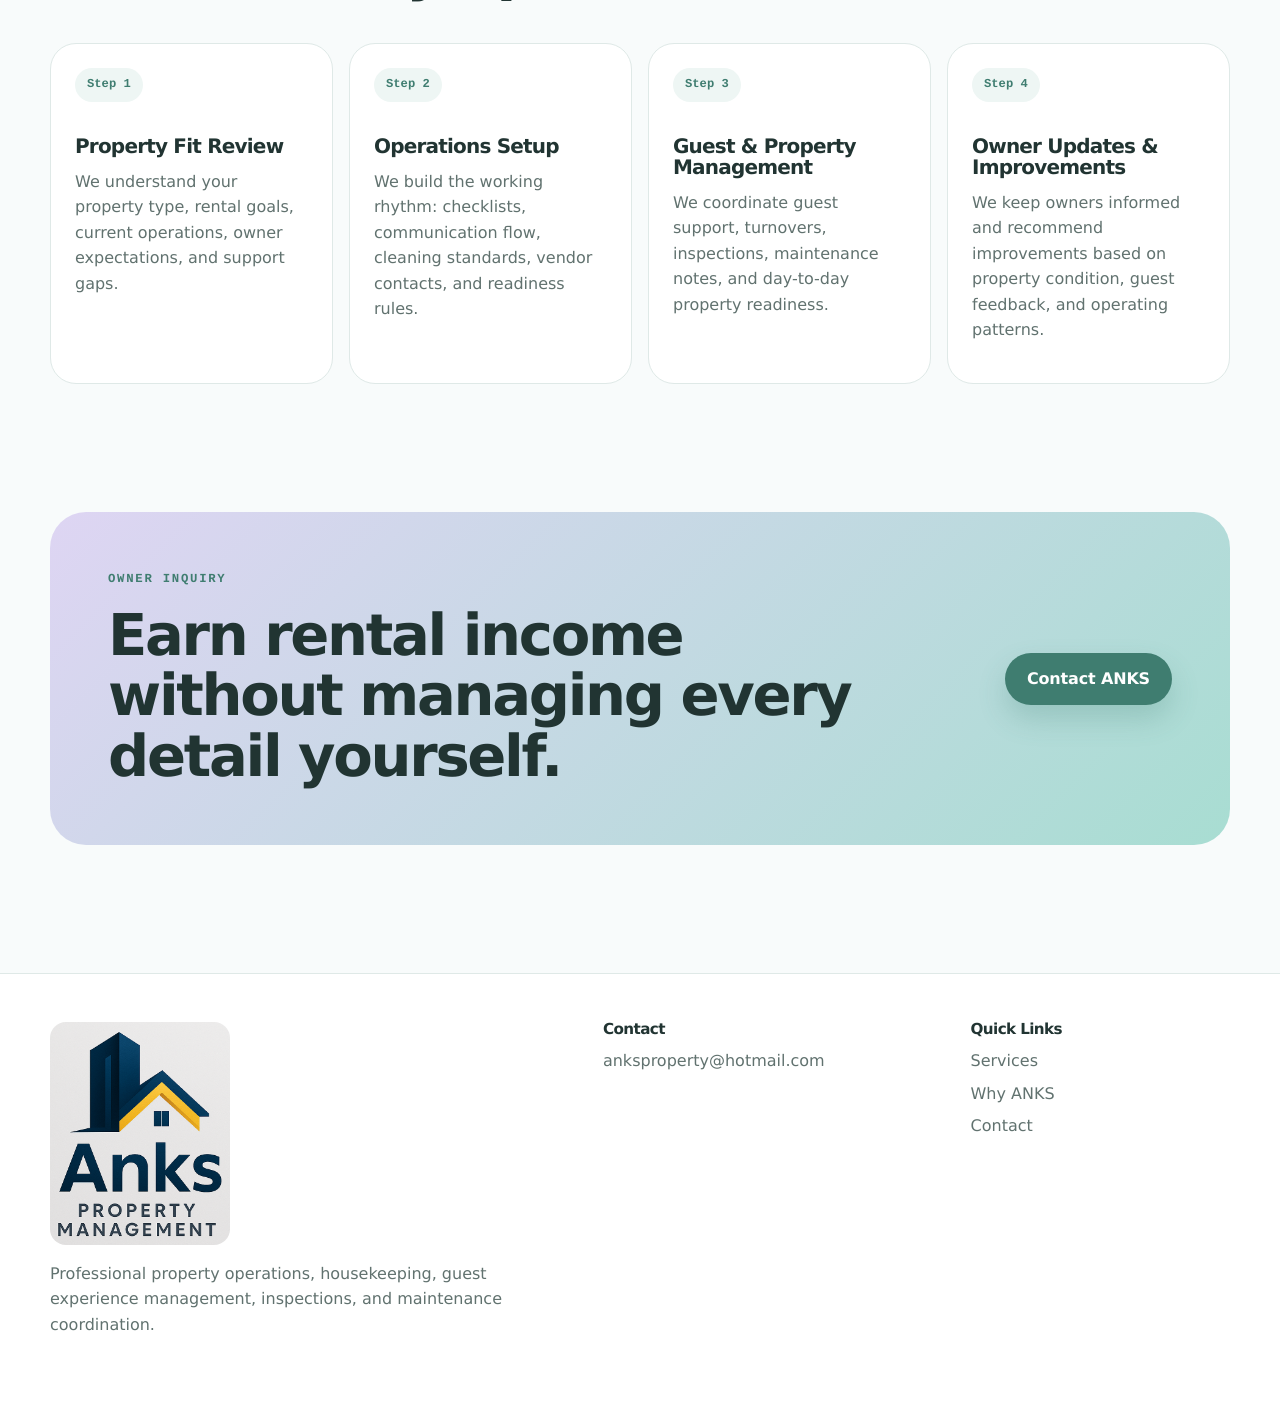
==== commit d3d2bea7: "Remove internal positioning statement" ====
--- a/index.html
+++ b/index.html
@@ -90,7 +90,6 @@
         <div class="section-intro narrow">
           <p class="eyebrow">What ANKS manages</p>
           <h2>One operating partner for rental performance and property care.</h2>
-          <p>ANKS is positioned as a property operations company, not a basic cleaning service. The core offer connects revenue awareness, guest communication, housekeeping, inspections, maintenance coordination, and owner reporting.</p>
         </div>
 
         <div class="card-grid four">
